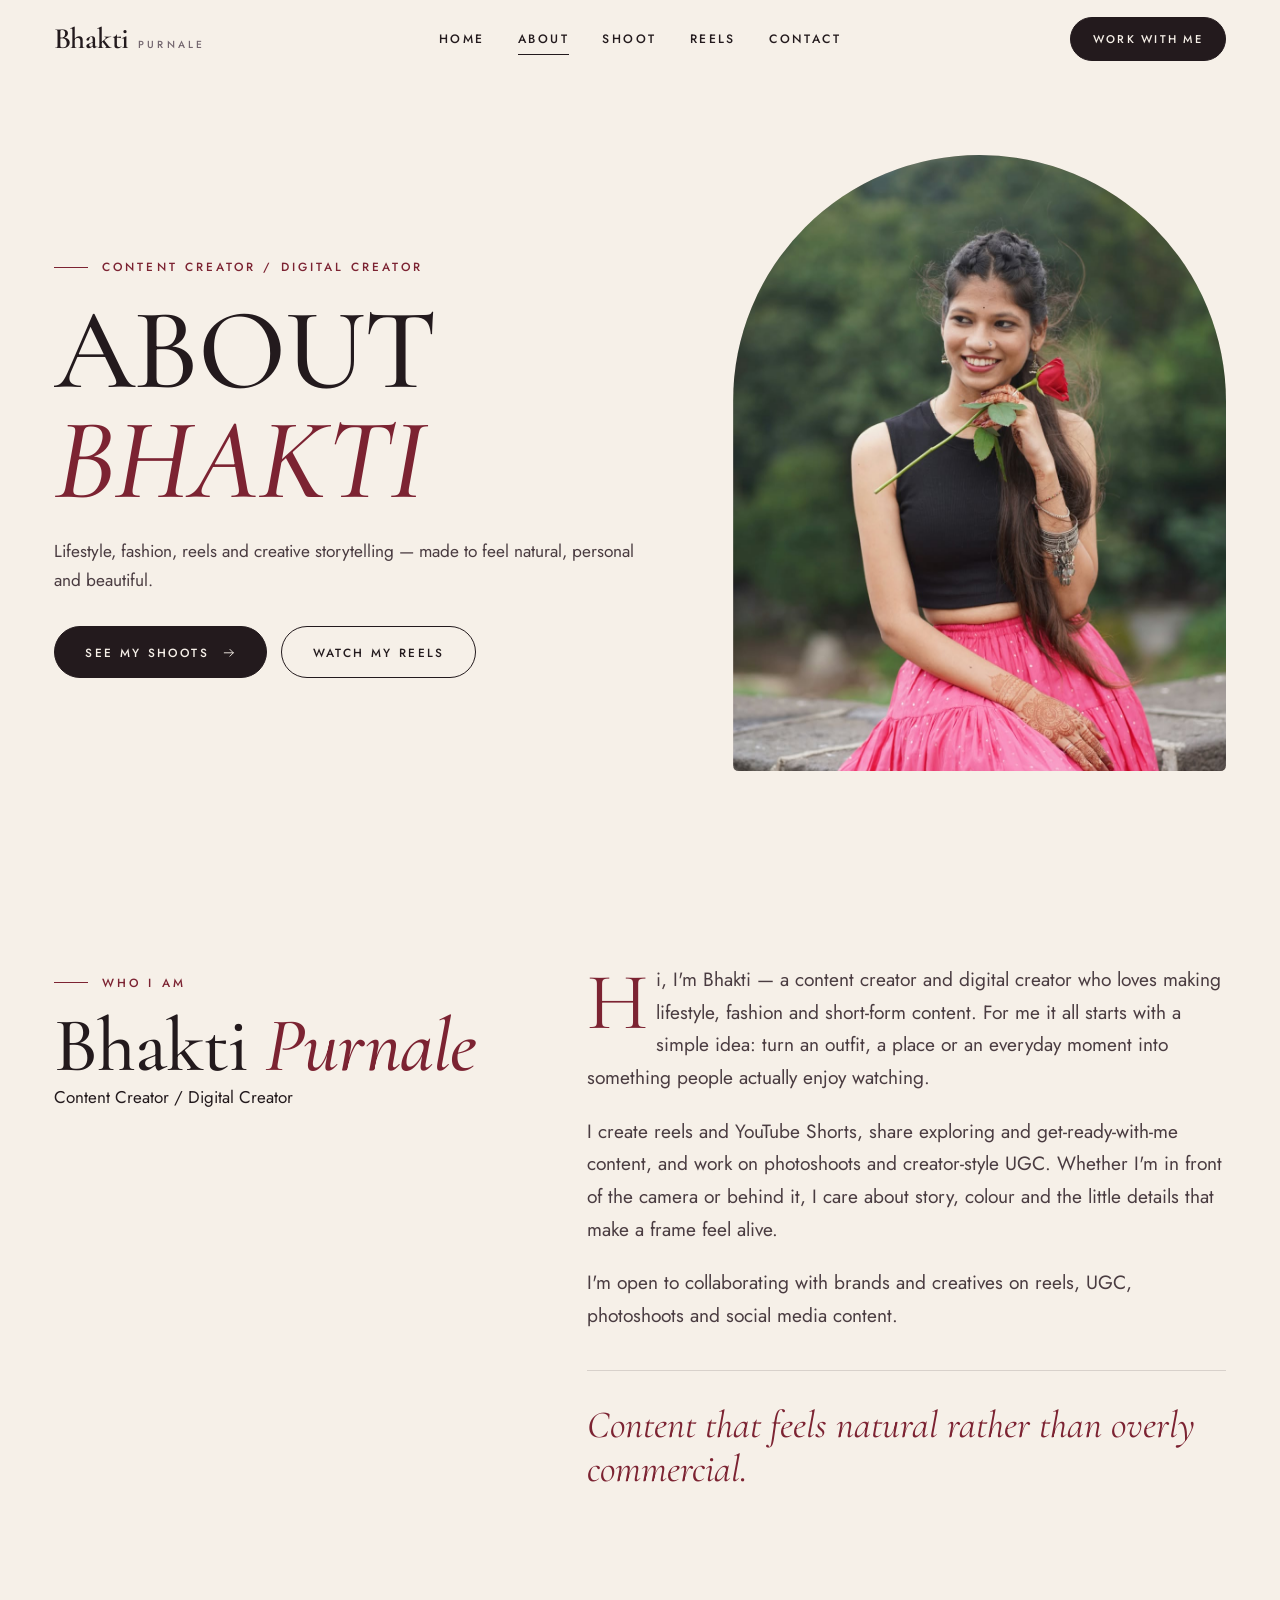
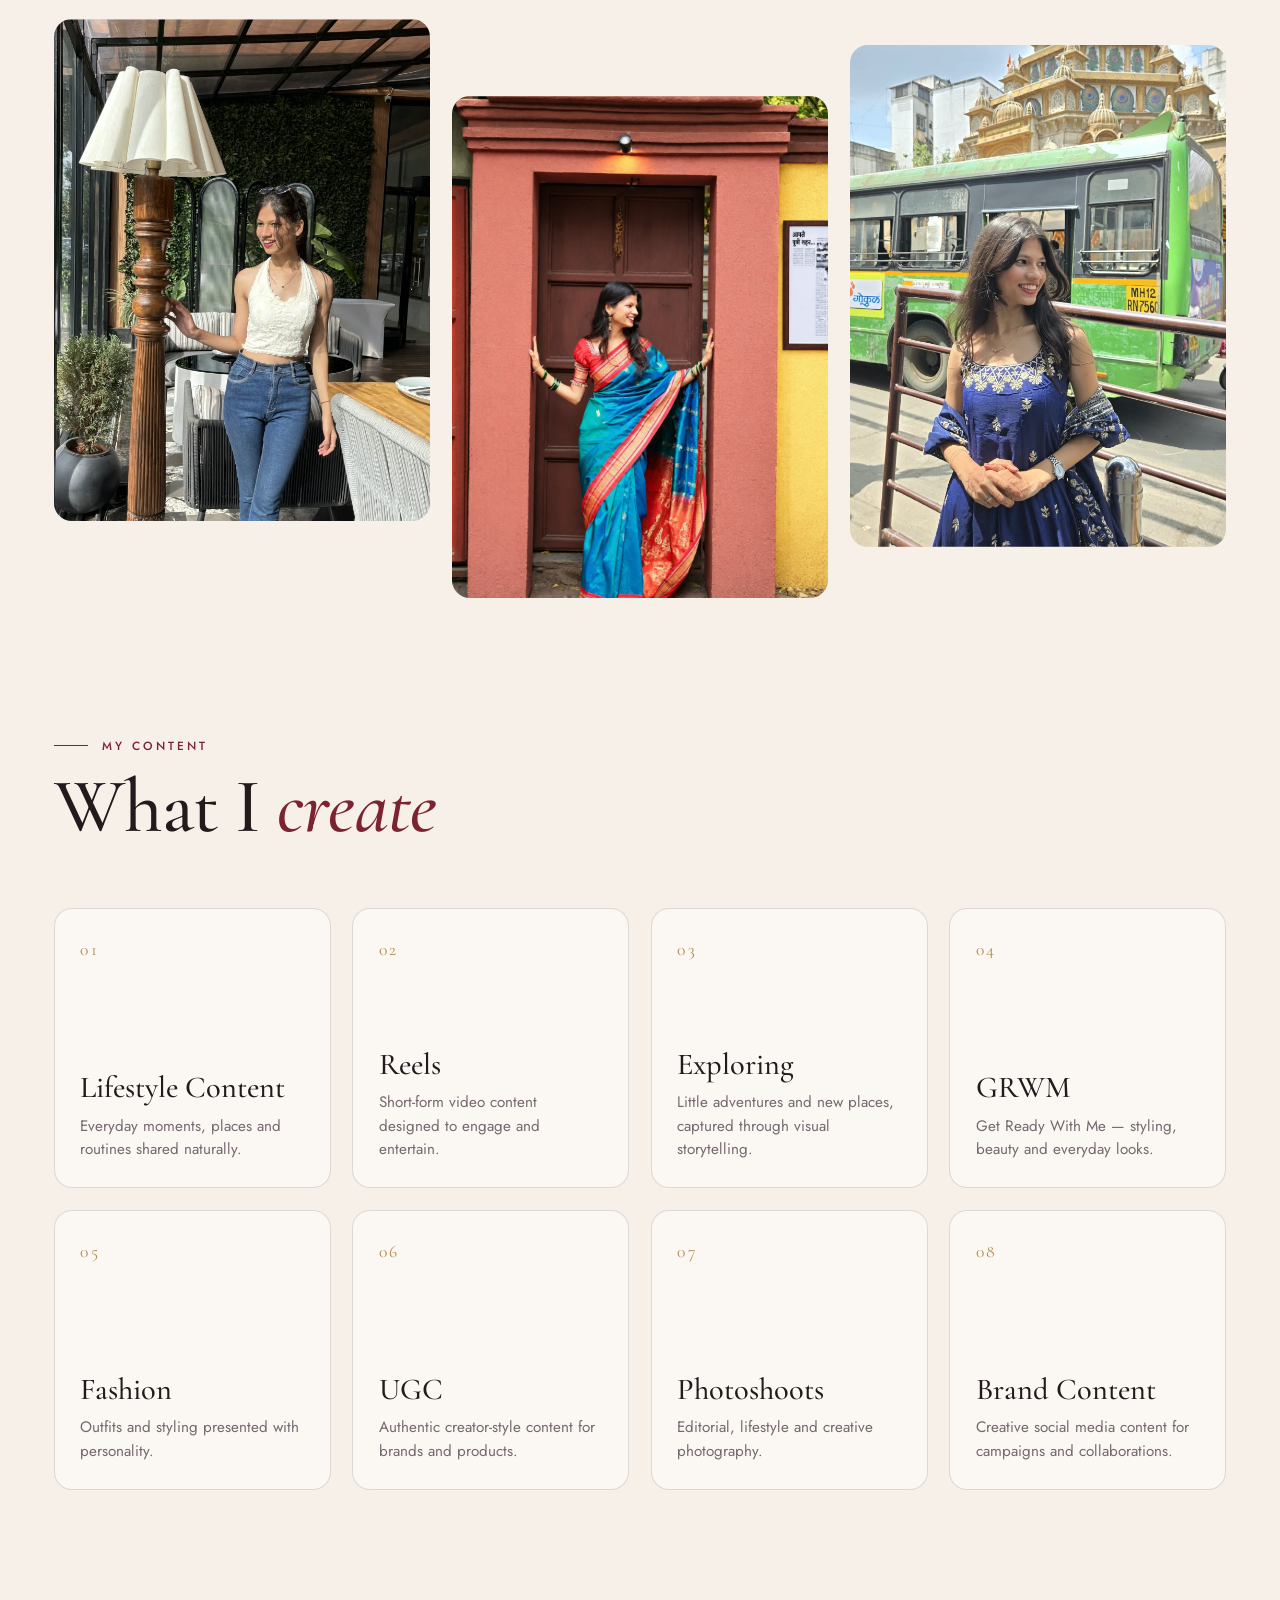
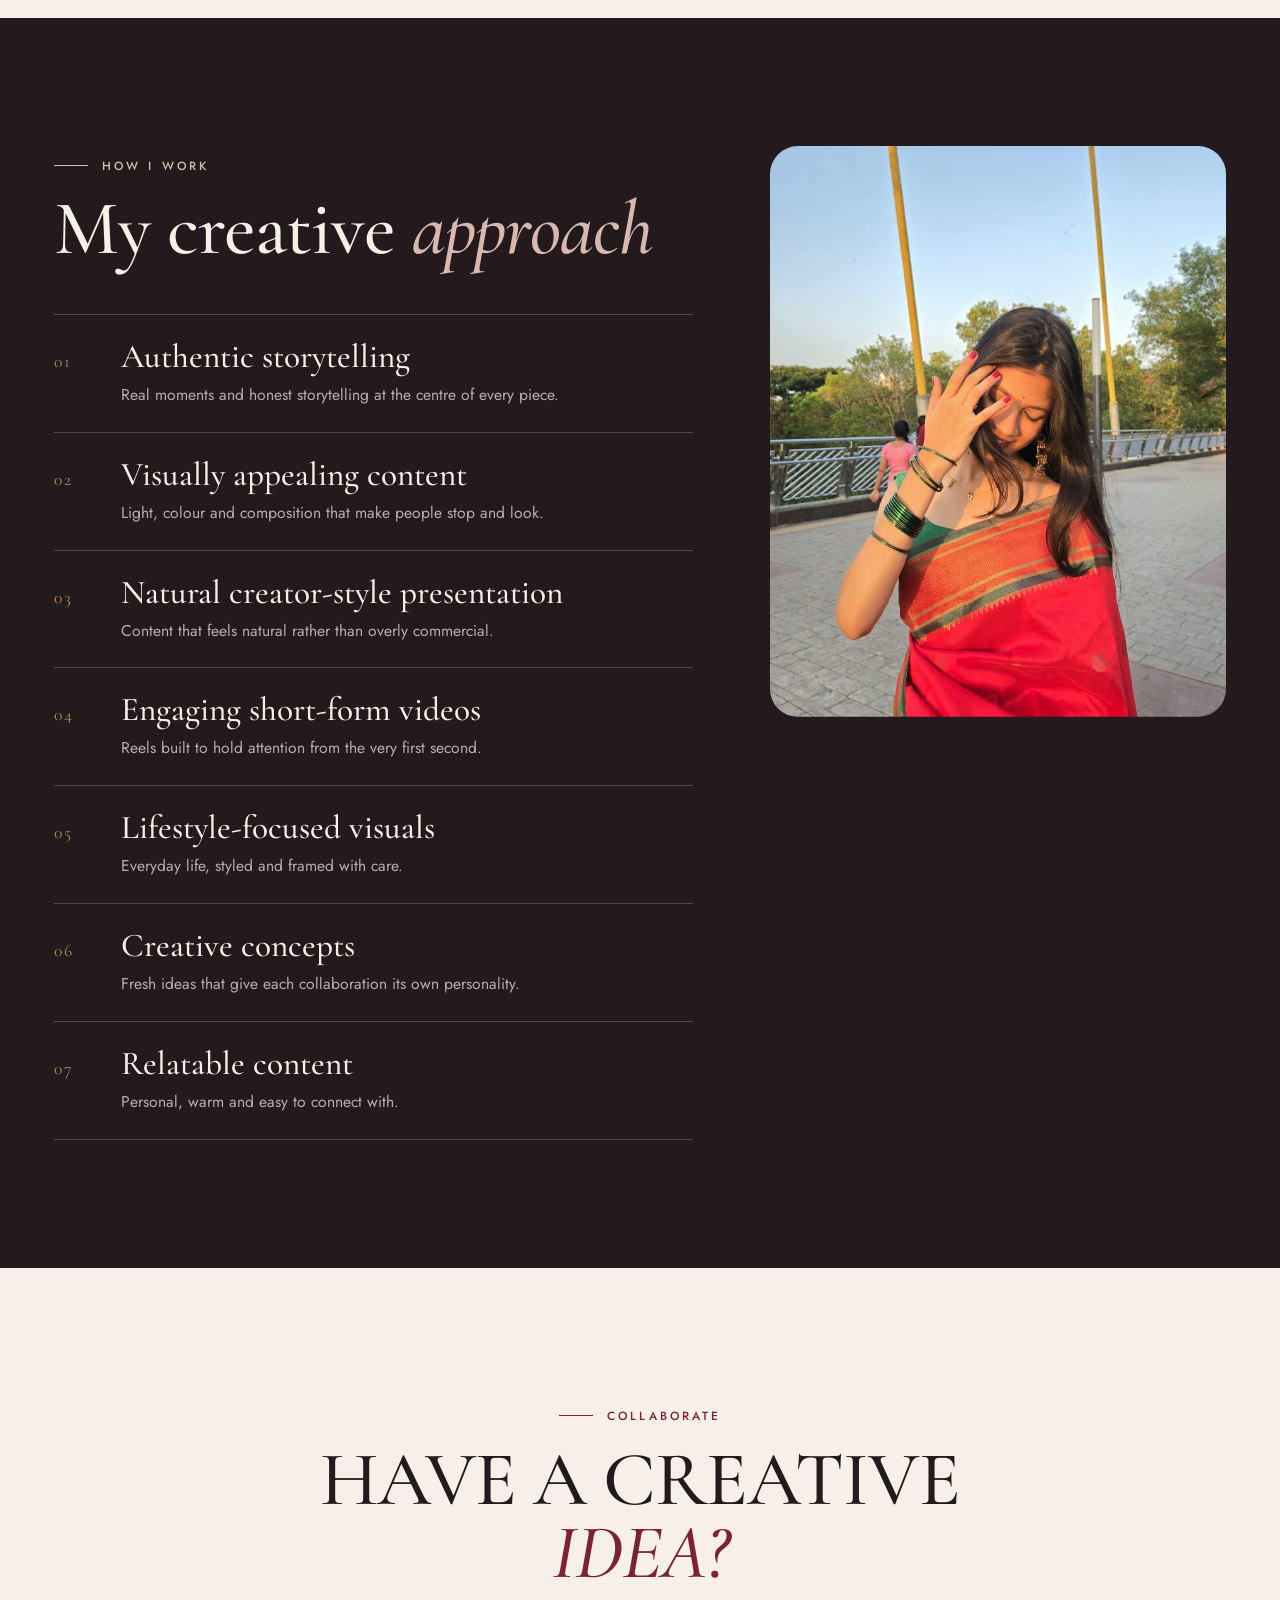
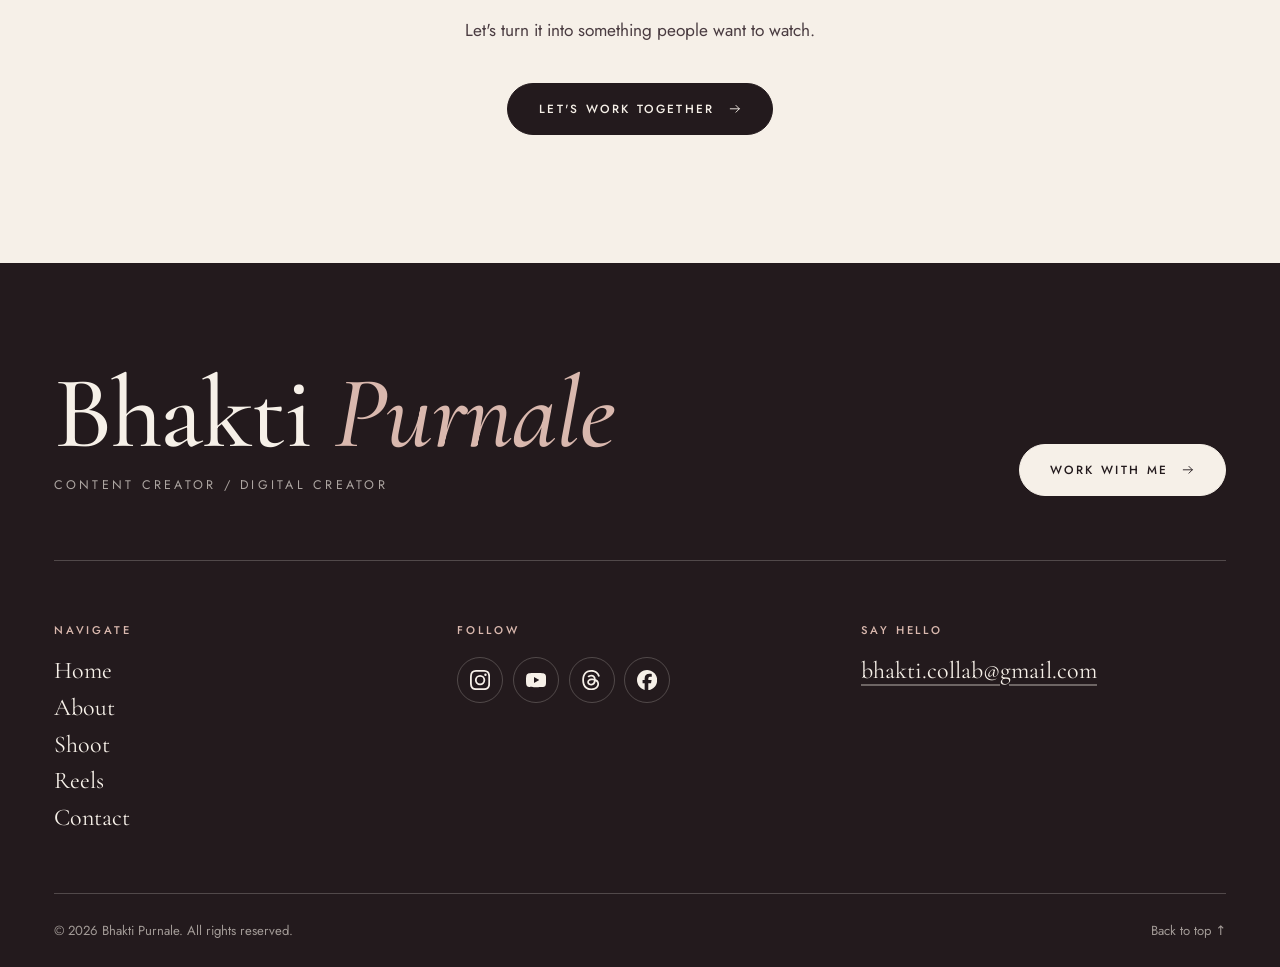
==== about.html @ 69d49c86 "added" ====
<!DOCTYPE html>
<html lang="en">
<head>
  <meta charset="utf-8">
  <meta name="viewport" content="width=device-width, initial-scale=1">
  <title>About Bhakti Purnale | Content Creator &amp; Digital Creator</title>
  <meta name="description" content="Meet Bhakti Purnale, a content creator and digital creator sharing lifestyle, fashion, reels, UGC and creative storytelling.">
  <meta name="theme-color" content="#f6f0e8">
  <meta property="og:type" content="website">
  <meta property="og:title" content="About Bhakti Purnale | Content Creator &amp; Digital Creator">
  <meta property="og:description" content="Meet Bhakti Purnale, a content creator and digital creator sharing lifestyle, fashion, reels, UGC and creative storytelling.">
  <link rel="icon" href="data:image/svg+xml,%3Csvg xmlns='http://www.w3.org/2000/svg' viewBox='0 0 64 64'%3E%3Ccircle cx='32' cy='32' r='32' fill='%237c2332'/%3E%3Ctext x='32' y='44' font-family='Georgia,serif' font-size='38' font-style='italic' text-anchor='middle' fill='%23f6f0e8'%3EB%3C/text%3E%3C/svg%3E">
  <link rel="preconnect" href="https://fonts.googleapis.com">
  <link rel="preconnect" href="https://fonts.gstatic.com" crossorigin>
  <link href="https://fonts.googleapis.com/css2?family=Cormorant+Garamond:ital,wght@0,400;0,500;0,600;1,400;1,500;1,600&family=Jost:wght@300;400;500;600&display=swap" rel="stylesheet">
  <link rel="stylesheet" href="style.css">
  <script>document.documentElement.classList.add("js");</script>
</head>
<body id="top">
<svg xmlns="http://www.w3.org/2000/svg" width="0" height="0" style="position:absolute" aria-hidden="true" focusable="false">
  <symbol id="i-instagram" viewBox="0 0 24 24"><path d="M12 2.16c3.2 0 3.58.01 4.85.07 3.25.15 4.77 1.69 4.92 4.92.06 1.27.07 1.65.07 4.85s-.01 3.58-.07 4.85c-.15 3.23-1.66 4.77-4.92 4.92-1.27.06-1.64.07-4.85.07s-3.58-.01-4.85-.07c-3.26-.15-4.77-1.7-4.92-4.92C2.17 15.58 2.16 15.2 2.16 12s.01-3.58.07-4.85C2.38 3.92 3.9 2.38 7.15 2.23 8.42 2.17 8.8 2.16 12 2.16zM12 0C8.74 0 8.33.01 7.05.07 2.7.27.27 2.69.07 7.05.01 8.33 0 8.74 0 12s.01 3.67.07 4.95c.2 4.36 2.62 6.78 6.98 6.98C8.33 23.99 8.74 24 12 24s3.67-.01 4.95-.07c4.35-.2 6.78-2.62 6.98-6.98.06-1.28.07-1.69.07-4.95s-.01-3.67-.07-4.95c-.2-4.35-2.62-6.78-6.98-6.98C15.67.01 15.26 0 12 0zm0 5.84a6.16 6.16 0 1 0 0 12.32 6.16 6.16 0 0 0 0-12.32zM12 16a4 4 0 1 1 0-8 4 4 0 0 1 0 8zm6.4-11.85a1.44 1.44 0 1 0 0 2.88 1.44 1.44 0 0 0 0-2.88z"/></symbol>
  <symbol id="i-youtube" viewBox="0 0 24 24"><path d="M23.5 6.19a3.02 3.02 0 0 0-2.12-2.14C19.5 3.55 12 3.55 12 3.55s-7.5 0-9.38.5A3.02 3.02 0 0 0 .5 6.19C0 8.07 0 12 0 12s0 3.93.5 5.81a3.02 3.02 0 0 0 2.12 2.14c1.87.5 9.38.5 9.38.5s7.5 0 9.38-.5a3.02 3.02 0 0 0 2.12-2.14C24 15.93 24 12 24 12s0-3.93-.5-5.81zM9.55 15.57V8.43L15.82 12l-6.27 3.57z"/></symbol>
  <symbol id="i-threads" viewBox="0 0 24 24"><path d="M12.19 24h-.01c-3.58-.02-6.33-1.2-8.18-3.51C2.35 18.44 1.5 15.59 1.47 12.01v-.02c.03-3.58.88-6.43 2.53-8.48C5.85 1.2 8.6.02 12.18 0h.02c2.75.02 5.04.73 6.83 2.1 1.68 1.29 2.86 3.13 3.51 5.47l-2.04.57c-1.1-3.96-3.9-5.98-8.3-6.02-2.91.02-5.11.94-6.54 2.72C4.31 6.5 3.62 8.91 3.59 12c.03 3.09.72 5.5 2.06 7.16 1.43 1.78 3.63 2.7 6.54 2.72 2.62-.02 4.36-.63 5.8-2.05 1.65-1.61 1.62-3.59 1.09-4.8-.31-.71-.87-1.3-1.63-1.75-.19 1.35-.62 2.45-1.28 3.27-.89 1.1-2.14 1.7-3.73 1.79-1.2.07-2.36-.22-3.26-.8-1.06-.69-1.69-1.74-1.75-2.96-.07-1.19.41-2.29 1.33-3.08.88-.76 2.12-1.21 3.58-1.29a13.85 13.85 0 0 1 3.02.14c-.13-.74-.38-1.33-.75-1.76-.51-.59-1.31-.88-2.36-.89h-.03c-.84 0-1.99.23-2.72 1.32L7.73 7.85c.98-1.45 2.57-2.26 4.48-2.26h.04c3.19.02 5.1 1.98 5.29 5.39.11.05.22.09.32.14 1.49.7 2.58 1.76 3.15 3.07.8 1.82.87 4.79-1.55 7.16-1.85 1.81-4.09 2.63-7.28 2.65zm1-11.69c-.24 0-.49.01-.74.02-1.84.1-2.98.95-2.92 2.14.07 1.26 1.45 1.84 2.78 1.77 1.22-.07 2.82-.54 3.09-3.71-.7-.15-1.45-.22-2.21-.22z"/></symbol>
  <symbol id="i-facebook" viewBox="0 0 24 24"><path d="M9.1 23.69v-7.98H6.63v-3.67H9.1v-1.58c0-4.09 1.85-5.98 5.86-5.98.4 0 .96.04 1.47.1.38.05.76.12 1.14.2v3.32a8.6 8.6 0 0 0-.65-.04 27 27 0 0 0-.73-.01c-.71 0-1.26.1-1.68.31-.28.15-.5.36-.68.62-.26.42-.37 1-.37 1.75v1.3h3.92l-.39 2.1-.28 1.57h-3.25v8.25C19.4 23.24 24 18.18 24 12.04c0-6.63-5.37-12-12-12s-12 5.37-12 12c0 5.63 3.87 10.35 9.1 11.65z"/></symbol>
  <symbol id="i-mail" viewBox="0 0 24 24" fill="none" stroke="currentColor" stroke-width="1.6" stroke-linecap="round" stroke-linejoin="round"><rect x="3" y="5" width="18" height="14" rx="2.5"/><path d="m4 7.5 8 6 8-6"/></symbol>
  <symbol id="i-arrow" viewBox="0 0 24 24" fill="none" stroke="currentColor" stroke-width="1.6" stroke-linecap="round" stroke-linejoin="round"><path d="M4 12h16M14 6l6 6-6 6"/></symbol>
  <symbol id="i-play" viewBox="0 0 24 24"><path d="M7.5 4.9v14.2a1 1 0 0 0 1.52.86l11.4-7.1a1 1 0 0 0 0-1.72L9.02 4.04A1 1 0 0 0 7.5 4.9z"/></symbol>
</svg>
<a class="skip-link" href="#main">Skip to content</a>
<header class="site-header" data-header>
  <div class="container header-inner">
    <a class="brand" href="index.html" aria-label="Bhakti Purnale — home"><span class="brand-main">Bhakti</span><span class="brand-sub">Purnale</span></a>
    <nav class="primary-nav" aria-label="Primary">
      <ul>
        <li><a class="nav-link" href="index.html">Home</a></li>
        <li><a class="nav-link" href="about.html" aria-current="page">About</a></li>
        <li><a class="nav-link" href="shoot.html">Shoot</a></li>
        <li><a class="nav-link" href="reels.html">Reels</a></li>
        <li><a class="nav-link" href="contact.html">Contact</a></li>
      </ul>
    </nav>
    <a class="btn btn--sm header-cta" href="contact.html">Work with me</a>
    <button class="menu-toggle" type="button" aria-expanded="false" aria-controls="mobile-menu" aria-label="Open menu"><span></span><span></span></button>
  </div>
</header>

<div class="mobile-menu" id="mobile-menu">
  <nav aria-label="Mobile">
    <ul>
      <li><a class="mobile-link" style="--i:0" href="index.html">Home<small>01</small></a></li>
      <li><a class="mobile-link" style="--i:1" href="about.html" aria-current="page">About<small>02</small></a></li>
      <li><a class="mobile-link" style="--i:2" href="shoot.html">Shoot<small>03</small></a></li>
      <li><a class="mobile-link" style="--i:3" href="reels.html">Reels<small>04</small></a></li>
      <li><a class="mobile-link" style="--i:4" href="contact.html">Contact<small>05</small></a></li>
    </ul>
  </nav>
  <div class="mobile-foot">
    <a class="btn btn--light" href="contact.html">Work with me <svg class="icon icon-arrow" aria-hidden="true" focusable="false"><use href="#i-arrow"/></svg></a>
    <ul class="socials socials--light"><li><a class="social-link" href="https://www.instagram.com/bhaktiii10" target="_blank" rel="noopener noreferrer" aria-label="Instagram"><svg class="icon icon-instagram" aria-hidden="true" focusable="false"><use href="#i-instagram"/></svg></a></li><li><a class="social-link" href="https://www.youtube.com/@the-bhaktiiiii" target="_blank" rel="noopener noreferrer" aria-label="YouTube"><svg class="icon icon-youtube" aria-hidden="true" focusable="false"><use href="#i-youtube"/></svg></a></li><li><a class="social-link" href="https://www.threads.com/@bhaktiii10" target="_blank" rel="noopener noreferrer" aria-label="Threads"><svg class="icon icon-threads" aria-hidden="true" focusable="false"><use href="#i-threads"/></svg></a></li><li><a class="social-link" href="https://www.facebook.com/people/Bhakti-Purnale/pfbid0s8ukpP8RiCdau4w9GanZ25RQ9Bxs54rL2fMCkhPE2TkKNFqAJsdMbqvv6RXzojAal/" target="_blank" rel="noopener noreferrer" aria-label="Facebook"><svg class="icon icon-facebook" aria-hidden="true" focusable="false"><use href="#i-facebook"/></svg></a></li></ul>
    <a class="mobile-mail" href="mailto:bhakti.collab@gmail.com">bhakti.collab@gmail.com</a>
  </div>
</div>

<main id="main">
<!-- HERO -->
<section class="page-hero" aria-labelledby="about-title">
  <div class="container split-hero">
    <div>
      <p class="eyebrow reveal">Content Creator / Digital Creator</p>
      <h1 class="display h-xl caps reveal-lines" id="about-title"><span class="line"><span>About</span></span><span class="line"><span><em>Bhakti</em></span></span></h1>
      <p class="lead reveal" style="--delay:.25s">Lifestyle, fashion, reels and creative storytelling — made to feel natural, personal and beautiful.</p>
      <div class="btn-row reveal" style="--delay:.35s" >
        <a class="btn" href="shoot.html">See my shoots <svg class="icon icon-arrow" aria-hidden="true" focusable="false"><use href="#i-arrow"/></svg></a>
        <a class="btn btn--ghost" href="reels.html">Watch my reels</a>
      </div>
    </div>
    <figure class="frame frame--arch reveal-img">
      <img src="img/shivajipool1.jpeg" alt="Bhakti in a black top and pink skirt, holding a red rose and smiling" style="object-position:50% 25%" width="1080" height="1616" fetchpriority="high" decoding="async">
    </figure>
  </div>
</section>

<!-- WHO I AM -->
<section class="section" aria-labelledby="who-title">
  <div class="container who-grid">
    <div>
      <p class="eyebrow reveal">Who I am</p>
      <h2 class="display h-lg reveal" id="who-title" style="margin-top:1.1rem">Bhakti <em>Purnale</em></h2>
      <p class="role reveal">Content Creator / Digital Creator</p>
    </div>
    <div class="who-copy">
      <div class="prose reveal">
        <p>Hi, I'm Bhakti — a content creator and digital creator who loves making lifestyle, fashion and short-form content. For me it all starts with a simple idea: turn an outfit, a place or an everyday moment into something people actually enjoy watching.</p>
        <p>I create reels and YouTube Shorts, share exploring and get-ready-with-me content, and work on photoshoots and creator-style UGC. Whether I'm in front of the camera or behind it, I care about story, colour and the little details that make a frame feel alive.</p>
        <p>I'm open to collaborating with brands and creatives on reels, UGC, photoshoots and social media content.</p>
      </div>
      <blockquote class="pull-quote reveal">Content that feels natural rather than overly commercial.</blockquote>
    </div>
  </div>
</section>

<div class="container">
  <div class="about-strip">
    <figure class="frame reveal-img"><img src="img/lonavala.jpeg" alt="Bhakti in a white halter top and jeans, standing beside a tall wooden lamp in a sunlit lounge" style="object-position:50% 40%" width="720" height="1280" loading="lazy" decoding="async"></figure>
    <figure class="frame reveal-img" style="--delay:.12s"><img src="img/ganpatiimg3.jpeg.jpeg" alt="Bhakti standing in a doorway in a blue and red silk saree" width="1024" height="1536" loading="lazy" decoding="async"></figure>
    <figure class="frame reveal-img" style="--delay:.24s"><img src="img/bday.jpeg" alt="Bhakti in a navy embroidered suit, smiling beside a golden temple and a green city bus" style="object-position:50% 60%" width="720" height="1280" loading="lazy" decoding="async"></figure>
  </div>
</div>

<!-- WHAT I CREATE -->
<section class="section" aria-labelledby="content-title">
  <div class="container">
    <div class="section-head">
      <div>
        <p class="eyebrow reveal">My content</p>
        <h2 class="display h-lg reveal" id="content-title">What I <em>create</em></h2>
      </div>
    </div>
    <div class="content-grid">
      <article class="content-card reveal"><span class="num">01</span><div><h3>Lifestyle Content</h3><p>Everyday moments, places and routines shared naturally.</p></div></article>
      <article class="content-card reveal" style="--delay:.08s"><span class="num">02</span><div><h3>Reels</h3><p>Short-form video content designed to engage and entertain.</p></div></article>
      <article class="content-card reveal" style="--delay:.16s"><span class="num">03</span><div><h3>Exploring</h3><p>Little adventures and new places, captured through visual storytelling.</p></div></article>
      <article class="content-card reveal" style="--delay:.24s"><span class="num">04</span><div><h3>GRWM</h3><p>Get Ready With Me — styling, beauty and everyday looks.</p></div></article>
      <article class="content-card reveal"><span class="num">05</span><div><h3>Fashion</h3><p>Outfits and styling presented with personality.</p></div></article>
      <article class="content-card reveal" style="--delay:.08s"><span class="num">06</span><div><h3>UGC</h3><p>Authentic creator-style content for brands and products.</p></div></article>
      <article class="content-card reveal" style="--delay:.16s"><span class="num">07</span><div><h3>Photoshoots</h3><p>Editorial, lifestyle and creative photography.</p></div></article>
      <article class="content-card reveal" style="--delay:.24s"><span class="num">08</span><div><h3>Brand Content</h3><p>Creative social media content for campaigns and collaborations.</p></div></article>
    </div>
  </div>
</section>

<!-- CREATIVE APPROACH -->
<section class="section section--dark" aria-labelledby="approach-title">
  <div class="container approach-grid">
    <div>
      <p class="eyebrow reveal">How I work</p>
      <h2 class="display h-lg reveal" id="approach-title" style="margin:1.1rem 0 clamp(28px,4vw,48px)">My creative <em>approach</em></h2>
      <div class="approach-list">
        <div class="approach-item reveal"><h3>Authentic storytelling</h3><p>Real moments and honest storytelling at the centre of every piece.</p></div>
        <div class="approach-item reveal"><h3>Visually appealing content</h3><p>Light, colour and composition that make people stop and look.</p></div>
        <div class="approach-item reveal"><h3>Natural creator-style presentation</h3><p>Content that feels natural rather than overly commercial.</p></div>
        <div class="approach-item reveal"><h3>Engaging short-form videos</h3><p>Reels built to hold attention from the very first second.</p></div>
        <div class="approach-item reveal"><h3>Lifestyle-focused visuals</h3><p>Everyday life, styled and framed with care.</p></div>
        <div class="approach-item reveal"><h3>Creative concepts</h3><p>Fresh ideas that give each collaboration its own personality.</p></div>
        <div class="approach-item reveal"><h3>Relatable content</h3><p>Personal, warm and easy to connect with.</p></div>
      </div>
    </div>
    <figure class="approach-visual reveal-img">
      <img src="img/redsaree.jpeg" alt="Bhakti in a red saree with green bangles, her hand raised to her face on a pedestrian bridge" width="720" height="1280" loading="lazy" decoding="async">
    </figure>
  </div>
</section>

<!-- CTA -->
<section class="section cta" aria-labelledby="cta-title">
  <div class="container">
    <p class="eyebrow reveal">Collaborate</p>
    <h2 class="display h-lg caps reveal-lines" id="cta-title"><span class="line"><span>Have a creative</span></span><span class="line"><span><em>idea?</em></span></span></h2>
    <p class="lead reveal">Let's turn it into something people want to watch.</p>
    <div class="btn-row reveal">
      <a class="btn" href="contact.html">Let's work together <svg class="icon icon-arrow" aria-hidden="true" focusable="false"><use href="#i-arrow"/></svg></a>
    </div>
  </div>
</section>

</main>

<footer class="site-footer">
  <div class="container">
    <div class="footer-top">
      <div>
        <p class="footer-name display">Bhakti <em>Purnale</em></p>
        <p class="footer-role">Content Creator / Digital Creator</p>
      </div>
      <a class="btn btn--light" href="contact.html">Work with me <svg class="icon icon-arrow" aria-hidden="true" focusable="false"><use href="#i-arrow"/></svg></a>
    </div>
    <div class="footer-grid">
      <nav aria-label="Footer">
        <h4>Navigate</h4>
        <div class="footer-nav">
          <a href="index.html">Home</a>
          <a href="about.html">About</a>
          <a href="shoot.html">Shoot</a>
          <a href="reels.html">Reels</a>
          <a href="contact.html">Contact</a>
        </div>
      </nav>
      <div>
        <h4>Follow</h4>
        <ul class="socials socials--light"><li><a class="social-link" href="https://www.instagram.com/bhaktiii10" target="_blank" rel="noopener noreferrer" aria-label="Instagram"><svg class="icon icon-instagram" aria-hidden="true" focusable="false"><use href="#i-instagram"/></svg></a></li><li><a class="social-link" href="https://www.youtube.com/@the-bhaktiiiii" target="_blank" rel="noopener noreferrer" aria-label="YouTube"><svg class="icon icon-youtube" aria-hidden="true" focusable="false"><use href="#i-youtube"/></svg></a></li><li><a class="social-link" href="https://www.threads.com/@bhaktiii10" target="_blank" rel="noopener noreferrer" aria-label="Threads"><svg class="icon icon-threads" aria-hidden="true" focusable="false"><use href="#i-threads"/></svg></a></li><li><a class="social-link" href="https://www.facebook.com/people/Bhakti-Purnale/pfbid0s8ukpP8RiCdau4w9GanZ25RQ9Bxs54rL2fMCkhPE2TkKNFqAJsdMbqvv6RXzojAal/" target="_blank" rel="noopener noreferrer" aria-label="Facebook"><svg class="icon icon-facebook" aria-hidden="true" focusable="false"><use href="#i-facebook"/></svg></a></li></ul>
      </div>
      <div>
        <h4>Say hello</h4>
        <a class="footer-mail" href="mailto:bhakti.collab@gmail.com">bhakti.collab@gmail.com</a>
      </div>
    </div>
    <div class="footer-bottom">
      <p>&copy; <span data-year>2026</span> Bhakti Purnale. All rights reserved.</p>
      <a href="#top">Back to top &uarr;</a>
    </div>
  </div>
</footer>

<script src="script.js" defer></script>
</body>
</html>
---- style.css ----
/* ==========================================================================
   Bhakti Purnale — Content Creator Portfolio
   Shared stylesheet for all pages.

   0. Tokens          5. Reveal & motion     10. Shoot
   1. Base            6. Home                11. About
   2. Layout          7. Cards & grids       12. Contact
   3. Buttons & icons 8. Page heroes         13. Footer
   4. Header & menu   9. Reels               14. Responsive
   ========================================================================== */

/* 0. TOKENS ---------------------------------------------------------------- */
:root {
  --ivory: #f6f0e8;
  --paper: #fbf8f3;
  --blush: #ebdcd3;
  --rose: #d9b8ae;
  --ink: #231a1d;
  --ink-soft: #4a3c41;
  --muted: #756870;
  --claret: #7c2332;
  --claret-deep: #5c1824;
  --gold: #b38b52;
  --line: rgba(35, 26, 29, 0.14);
  --line-light: rgba(246, 240, 232, 0.22);

  --f-display: "Cormorant Garamond", "Cormorant", Georgia, "Times New Roman", serif;
  --f-body: "Jost", system-ui, -apple-system, "Segoe UI", Roboto, sans-serif;

  --gutter: clamp(20px, 4.2vw, 64px);
  --maxw: 1360px;
  --header-h: 78px;
  --section: clamp(72px, 10vw, 150px);
  --gap: clamp(14px, 1.7vw, 24px);

  --r-lg: 28px;
  --r-md: 18px;
  --ease: cubic-bezier(0.22, 0.8, 0.24, 1);
}

/* 1. BASE ------------------------------------------------------------------ */
*,
*::before,
*::after { box-sizing: border-box; }

html {
  scroll-behavior: smooth;
  scroll-padding-top: calc(var(--header-h) + 16px);
  -webkit-text-size-adjust: 100%;
}

body {
  margin: 0;
  background: var(--ivory);
  color: var(--ink);
  font-family: var(--f-body);
  font-size: 1.0625rem;
  line-height: 1.65;
  overflow-x: clip;
  -webkit-font-smoothing: antialiased;
  text-rendering: optimizeLegibility;
  animation: page-in 0.8s var(--ease) backwards;
}
body.is-leaving { opacity: 0; transition: opacity 0.28s ease; }
body.menu-open { overflow: hidden; }

@keyframes page-in { from { opacity: 0; } }

img, svg, video { display: block; max-width: 100%; }
a { color: inherit; text-decoration: none; }
ul { list-style: none; margin: 0; padding: 0; }
h1, h2, h3, h4, p, figure, blockquote { margin: 0; }
button { font: inherit; color: inherit; background: none; border: 0; padding: 0; cursor: pointer; }
input, select, textarea { font: inherit; color: inherit; }
[hidden] { display: none !important; }

:focus-visible { outline: 2px solid var(--claret); outline-offset: 3px; border-radius: 4px; }
::selection { background: var(--claret); color: var(--ivory); }

.skip-link {
  position: absolute; left: -999px; top: 0; z-index: 300;
  background: var(--ink); color: var(--ivory); padding: 0.8rem 1.2rem;
}
.skip-link:focus { left: 12px; top: 12px; }

/* 2. LAYOUT ---------------------------------------------------------------- */
.container {
  width: 100%;
  max-width: var(--maxw);
  margin-inline: auto;
  padding-inline: var(--gutter);
}
.section { padding-block: var(--section); }
.section--blush { background: var(--blush); }
.section--dark { background: var(--ink); color: var(--ivory); }
.section--dark .eyebrow { color: var(--rose); }

.section-head {
  display: flex; flex-wrap: wrap; align-items: flex-end; justify-content: space-between;
  gap: 1.5rem 3rem; margin-bottom: clamp(32px, 5vw, 64px);
}
.section-head .display { margin-top: 1rem; }

/* Typography */
.display {
  font-family: var(--f-display);
  font-weight: 500;
  line-height: 0.95;
  letter-spacing: -0.012em;
  text-wrap: balance;
}
.display em { font-style: italic; color: var(--claret); }
.section--dark .display em { color: var(--rose); }
.h-xl { font-size: clamp(3.4rem, 9vw, 8rem); }
.h-lg { font-size: clamp(2.6rem, 6vw, 5.2rem); }
.h-md { font-size: clamp(2rem, 3.6vw, 3.2rem); }
.caps { text-transform: uppercase; }

.eyebrow {
  display: inline-flex; align-items: center; gap: 0.9rem;
  font-size: 0.74rem; font-weight: 500; letter-spacing: 0.26em; text-transform: uppercase;
  color: var(--claret);
}
.eyebrow::before { content: ""; width: 34px; height: 1px; background: currentColor; }

.lead { font-size: clamp(1.05rem, 1.35vw, 1.22rem); color: var(--ink-soft); max-width: 34em; }
.section--dark .lead { color: rgba(246, 240, 232, 0.78); }
.prose p + p { margin-top: 1.1em; }
.prose { color: var(--ink-soft); }

/* 3. BUTTONS, LINKS & ICONS ------------------------------------------------ */
.icon { width: 1.2em; height: 1.2em; fill: currentColor; flex: none; }
.icon-arrow { width: 1.15em; height: 1.15em; }

.btn {
  --bg: var(--ink); --fg: var(--ivory); --bd: var(--ink);
  position: relative; isolation: isolate; overflow: hidden;
  display: inline-flex; align-items: center; justify-content: center; gap: 0.8rem;
  min-height: 52px; padding: 0.9rem 1.9rem;
  border: 1px solid var(--bd); border-radius: 999px;
  background: var(--bg); color: var(--fg);
  font-size: 0.74rem; font-weight: 500; letter-spacing: 0.2em; text-transform: uppercase;
  white-space: nowrap;
  transition: color 0.5s var(--ease), border-color 0.5s var(--ease), transform 0.5s var(--ease);
}
.btn::before {
  content: ""; position: absolute; inset: 0; z-index: -1; border-radius: inherit;
  background: var(--claret); transform: translateY(101%);
  transition: transform 0.55s var(--ease);
}
.btn:hover { color: var(--ivory); border-color: var(--claret); }
.btn:hover::before { transform: none; }
.btn:active { transform: scale(0.98); }
.btn .icon { transition: transform 0.5s var(--ease); }
.btn:hover .icon-arrow { transform: translateX(5px); }

.btn--ghost { --bg: transparent; --fg: var(--ink); }
.btn--light { --bg: var(--ivory); --fg: var(--ink); --bd: var(--ivory); }
.btn--ghost-light { --bg: transparent; --fg: var(--ivory); --bd: rgba(246, 240, 232, 0.45); }
.btn--sm { min-height: 44px; padding: 0.65rem 1.4rem; font-size: 0.7rem; }
.btn-row { display: flex; flex-wrap: wrap; gap: 0.9rem; }

.socials { display: flex; flex-wrap: wrap; gap: 0.6rem; }
.social-link {
  display: grid; place-items: center; width: 46px; height: 46px;
  border: 1px solid var(--line); border-radius: 50%; font-size: 1.05rem;
  transition: background-color 0.4s var(--ease), color 0.4s var(--ease), border-color 0.4s var(--ease), transform 0.5s var(--ease);
}
.social-link:hover { background: var(--ink); color: var(--ivory); border-color: var(--ink); transform: translateY(-4px); }
.socials--light .social-link { border-color: var(--line-light); }
.socials--light .social-link:hover { background: var(--ivory); color: var(--ink); border-color: var(--ivory); }

.chips { display: flex; flex-wrap: wrap; gap: 0.55rem; }
.chip {
  padding: 0.42rem 1rem; border: 1px solid var(--line); border-radius: 999px;
  font-size: 0.72rem; letter-spacing: 0.16em; text-transform: uppercase; color: var(--ink-soft);
}

/* 4. HEADER & MOBILE MENU -------------------------------------------------- */
.site-header {
  position: sticky; top: 0; z-index: 100; height: var(--header-h);
  transition: background-color 0.4s ease, box-shadow 0.4s ease, color 0.4s ease;
}
.site-header.is-scrolled {
  background: rgba(246, 240, 232, 0.86);
  -webkit-backdrop-filter: blur(14px) saturate(1.2); backdrop-filter: blur(14px) saturate(1.2);
  box-shadow: 0 1px 0 var(--line);
}
.header-inner { height: 100%; display: grid; grid-template-columns: 1fr auto 1fr; align-items: center; gap: 1.5rem; }

.brand { display: inline-flex; align-items: baseline; gap: 0.55rem; justify-self: start; line-height: 1; }
.brand-main { font-family: var(--f-display); font-size: 1.85rem; font-weight: 600; letter-spacing: -0.01em; }
.brand-sub { font-size: 0.64rem; font-weight: 500; letter-spacing: 0.32em; text-transform: uppercase; color: var(--muted); }

.primary-nav ul { display: flex; gap: clamp(1.2rem, 2.6vw, 2.6rem); }
.nav-link {
  position: relative; display: inline-block; padding: 0.5rem 0;
  font-size: 0.76rem; font-weight: 500; letter-spacing: 0.2em; text-transform: uppercase;
}
.nav-link::after {
  content: ""; position: absolute; left: 0; right: 0; bottom: 0.1rem; height: 1px; background: currentColor;
  transform: scaleX(0); transform-origin: right; transition: transform 0.5s var(--ease);
}
.nav-link:hover::after, .nav-link[aria-current="page"]::after { transform: scaleX(1); transform-origin: left; }
.header-cta { justify-self: end; }

.menu-toggle {
  display: none; position: relative; justify-self: end; width: 48px; height: 48px;
  border: 1px solid var(--line); border-radius: 50%;
}
.menu-toggle span {
  position: absolute; left: 14px; right: 14px; height: 1.5px; background: currentColor;
  transition: transform 0.55s var(--ease), top 0.55s var(--ease);
}
.menu-toggle span:nth-child(1) { top: 19px; }
.menu-toggle span:nth-child(2) { top: 27px; }
.menu-open .menu-toggle { border-color: var(--line-light); }
.menu-open .menu-toggle span:nth-child(1) { top: 23px; transform: rotate(45deg); }
.menu-open .menu-toggle span:nth-child(2) { top: 23px; transform: rotate(-45deg); }
.menu-open .site-header { color: var(--ivory); background: transparent; box-shadow: none; -webkit-backdrop-filter: none; backdrop-filter: none; }
.menu-open .brand-sub { color: rgba(246, 240, 232, 0.7); }

.mobile-menu {
  position: fixed; inset: 0; z-index: 90;
  display: flex; flex-direction: column; justify-content: space-between; gap: 2rem;
  padding: calc(var(--header-h) + 1.5rem) var(--gutter) 2rem;
  background: var(--ink); color: var(--ivory); overflow-y: auto;
  clip-path: circle(0% at calc(100% - 44px) 40px); visibility: hidden;
  transition: clip-path 0.85s var(--ease), visibility 0s linear 0.85s;
}
.menu-open .mobile-menu { clip-path: circle(150% at calc(100% - 44px) 40px); visibility: visible; transition: clip-path 0.85s var(--ease), visibility 0s; }
.mobile-menu nav li { overflow: hidden; border-bottom: 1px solid var(--line-light); }
.mobile-link {
  display: flex; align-items: baseline; justify-content: space-between; gap: 1rem;
  padding: 0.55rem 0; font-family: var(--f-display); font-size: clamp(2.5rem, 12vw, 3.8rem); line-height: 1.1;
  transform: translateY(110%); transition: transform 0.9s var(--ease);
}
.mobile-link small { font-family: var(--f-body); font-size: 0.7rem; letter-spacing: 0.2em; color: var(--rose); }
.mobile-link[aria-current="page"] { font-style: italic; color: var(--rose); }
.menu-open .mobile-link { transform: none; transition-delay: calc(0.18s + var(--i, 0) * 0.07s); }
.mobile-foot { display: grid; gap: 1.4rem; opacity: 0; transform: translateY(16px); transition: opacity 0.6s ease, transform 0.6s var(--ease); }
.menu-open .mobile-foot { opacity: 1; transform: none; transition-delay: 0.55s; }
.mobile-foot .btn { width: 100%; }
.mobile-mail { font-size: 0.95rem; color: rgba(246, 240, 232, 0.8); text-decoration: underline; text-underline-offset: 4px; }

/* 5. REVEAL & MOTION (only active when JS is running) ----------------------- */
.js .reveal {
  opacity: 0; transform: translateY(30px);
  transition: opacity 1s var(--ease), transform 1s var(--ease); transition-delay: var(--delay, 0s);
}
.js .reveal.is-visible { opacity: 1; transform: none; }

/* the wrapper stays unclipped (so IntersectionObserver can see it); the photo inside is what gets revealed */
.js .reveal-img img {
  clip-path: inset(0 0 100% 0); scale: 1.2;
  transition: clip-path 1.3s var(--ease), scale 1.8s var(--ease), transform 1s var(--ease);
  transition-delay: var(--delay, 0s), var(--delay, 0s), 0s;
}
.js .reveal-img.is-visible img { clip-path: inset(0 0 0 0); scale: 1; }

/* masked line-by-line headline reveal */
.line { display: block; overflow: hidden; padding-bottom: 0.14em; margin-bottom: -0.14em; }
.line > span { display: inline-block; }
.js .reveal-lines .line > span { transform: translateY(112%); transition: transform 1.1s var(--ease); }
.js .reveal-lines.is-visible .line > span { transform: none; }
.reveal-lines .line:nth-child(2) > span { transition-delay: 0.1s; }
.reveal-lines .line:nth-child(3) > span { transition-delay: 0.2s; }

.zoom img { transition: transform 1s var(--ease); }
.zoom:hover img { transform: scale(1.06); }

@keyframes rise { from { opacity: 0; transform: translateY(22px); } }
.is-in { animation: rise 0.7s var(--ease) backwards; animation-delay: calc(var(--i, 0) * 60ms); }

.filterable { transition: opacity 0.2s ease, transform 0.2s ease; }
.filterable.is-switching { opacity: 0; transform: translateY(8px); }

@keyframes spin { to { transform: rotate(360deg); } }
@keyframes marquee { to { transform: translateX(-50%); } }

/* 6. HOME ------------------------------------------------------------------ */
.hero { padding-block: clamp(20px, 3.5vw, 52px) clamp(56px, 8vw, 120px); }
.hero-grid { display: grid; grid-template-columns: minmax(0, 1.08fr) minmax(0, 0.92fr); gap: clamp(24px, 5vw, 80px); align-items: center; }
.hero-title { font-size: clamp(3.3rem, 8vw, 7.4rem); text-transform: uppercase; margin: 1.3rem 0 1.5rem; line-height: 0.9; }
.hero-title em { letter-spacing: 0.01em; }
.hero-tags { display: flex; flex-wrap: wrap; gap: 0.4rem 1rem; font-size: 0.78rem; letter-spacing: 0.2em; text-transform: uppercase; color: var(--muted); }
.hero-tags span + span::before { content: "•"; margin-right: 1rem; color: var(--gold); }
.hero-lead { margin: 1.8rem 0 2.2rem; }
.hero-socials { display: flex; align-items: center; gap: 1.2rem; margin-top: 2.4rem; }
.hero-socials-label { font-size: 0.72rem; letter-spacing: 0.24em; text-transform: uppercase; color: var(--muted); }

.hero-visual { position: relative; padding: 0 0 clamp(36px, 5vw, 70px) clamp(0px, 3vw, 44px); }
.hero-arch { aspect-ratio: 4 / 5.25; border-radius: 999px 999px 22px 22px; overflow: hidden; background: var(--blush); }
.hero-arch img, .intro-photo img, .frame img { width: 100%; height: 100%; object-fit: cover; }
.hero-arch img { object-position: 50% 22%; }
.hero-inset {
  position: absolute; left: 0; bottom: 0; width: 34%; aspect-ratio: 3 / 4;
  border: 6px solid var(--ivory); border-radius: 16px; overflow: hidden; background: var(--blush);
  box-shadow: 0 26px 60px -24px rgba(35, 26, 29, 0.45);
}
.hero-inset img { width: 100%; height: 100%; object-fit: cover; object-position: 50% 30%; }
.hero-badge {
  position: absolute; right: 0; top: 16%; width: clamp(96px, 10vw, 132px); aspect-ratio: 1;
  border-radius: 50%; background: var(--claret); color: var(--ivory); display: grid; place-items: center;
}
.hero-badge .badge-ring { width: 100%; height: 100%; animation: spin 28s linear infinite; }
.hero-badge text { font-family: var(--f-body); font-size: 8.6px; letter-spacing: 0.15em; font-weight: 500; fill: currentColor; text-transform: uppercase; }
.hero-badge .icon { position: absolute; width: 22%; height: 22%; }

.marquee { overflow: hidden; border-block: 1px solid var(--line); padding: 1rem 0; background: var(--paper); }
.marquee-track { display: flex; width: max-content; animation: marquee 42s linear infinite; }
.marquee-group { display: flex; flex: none; align-items: center; gap: 2.6rem; padding-right: 2.6rem; font-family: var(--f-display); font-size: clamp(1.6rem, 3vw, 2.6rem); font-style: italic; white-space: nowrap; }
.marquee-group span:nth-child(even) { color: var(--gold); font-style: normal; font-size: 0.7em; }

.intro-grid { display: grid; grid-template-columns: minmax(0, 5fr) minmax(0, 6fr); gap: clamp(36px, 7vw, 110px); align-items: center; }
.intro-media { position: relative; padding-bottom: 8%; }
.intro-photo { aspect-ratio: 4 / 5; border-radius: var(--r-lg); overflow: hidden; background: var(--blush); }
.intro-photo--sm {
  position: absolute; right: -6%; bottom: 0; width: 38%; aspect-ratio: 1; border-radius: 50%;
  border: 8px solid var(--ivory);
}
.intro-photo img { object-position: 50% 30%; }
.intro-copy .display { margin: 1.1rem 0 1.6rem; }
.intro-copy .chips { margin: 1.8rem 0 2.2rem; }

/* 7. CARDS & GRIDS --------------------------------------------------------- */
.create-grid { display: grid; grid-template-columns: repeat(3, minmax(0, 1fr)); gap: var(--gap); }
.create-card {
  position: relative; isolation: isolate; display: block; overflow: hidden;
  aspect-ratio: 3 / 4; border-radius: var(--r-md); color: var(--ivory); background: var(--ink);
}
.create-card img { position: absolute; inset: 0; z-index: -2; width: 100%; height: 100%; object-fit: cover; object-position: var(--pos, 50% 30%); transition: transform 1.2s var(--ease); }
.create-card::after {
  content: ""; position: absolute; inset: 0; z-index: -1;
  background: linear-gradient(to top, rgba(24, 14, 18, 0.86) 0%, rgba(24, 14, 18, 0.3) 45%, rgba(24, 14, 18, 0.05) 70%);
}
.create-num { position: absolute; top: 1.3rem; left: 1.5rem; font-family: var(--f-display); font-size: 1.2rem; letter-spacing: 0.12em; }
.create-go {
  position: absolute; top: 1.1rem; right: 1.1rem; width: 44px; height: 44px; display: grid; place-items: center;
  border: 1px solid rgba(246, 240, 232, 0.5); border-radius: 50%;
  transition: background-color 0.5s var(--ease), color 0.5s var(--ease), transform 0.6s var(--ease);
}
.create-body { position: absolute; left: 0; right: 0; bottom: 0; padding: 1.6rem 1.5rem; }
.create-body h3 { font-family: var(--f-display); font-size: clamp(1.7rem, 2.5vw, 2.3rem); font-weight: 500; line-height: 1; letter-spacing: 0.02em; text-transform: uppercase; }
.create-body p { margin-top: 0.55rem; max-width: 28ch; font-size: 0.95rem; line-height: 1.5; color: rgba(246, 240, 232, 0.86); transition: transform 0.6s var(--ease); }
.create-card:hover img { transform: scale(1.07); }
.create-card:hover .create-go { background: var(--ivory); color: var(--ink); transform: rotate(-45deg); }
.create-card:hover .create-body p { transform: translateY(-4px); }

/* featured editorial grid (home) — 12 columns, rows measured in a fixed unit */
.featured {
  --u: calc((min(100vw, var(--maxw)) - 2 * var(--gutter)) / 24);
  display: grid; grid-template-columns: repeat(12, minmax(0, 1fr)); grid-auto-rows: var(--u); gap: var(--gap);
}
.f-item { position: relative; overflow: hidden; border-radius: var(--r-md); background: var(--blush); }
.f-item img { width: 100%; height: 100%; object-fit: cover; object-position: var(--pos, 50% 30%); }
.f-item::after { content: ""; position: absolute; inset: 0; background: linear-gradient(to top, rgba(24, 14, 18, 0.35), transparent 40%); opacity: 0; transition: opacity 0.6s ease; pointer-events: none; }
.f-item:hover::after { opacity: 1; }
.f1 { grid-column: 1 / 6;  grid-row: 1 / 11; }
.f2 { grid-column: 6 / 10; grid-row: 1 / 6; }
.f3 { grid-column: 10 / 13; grid-row: 1 / 6; }
.f4 { grid-column: 6 / 13; grid-row: 6 / 11; }
.f5 { grid-column: 1 / 5;  grid-row: 11 / 21; }
.f6 { grid-column: 5 / 9;  grid-row: 11 / 16; }
.f7 { grid-column: 5 / 9;  grid-row: 16 / 21; }
.f8 { grid-column: 9 / 13; grid-row: 11 / 21; }
.section-foot { display: flex; justify-content: center; margin-top: clamp(32px, 5vw, 60px); }

/* follow my journey tiles */
.tile-grid { display: grid; grid-template-columns: repeat(4, minmax(0, 1fr)); gap: var(--gap); }
.tile {
  position: relative; display: flex; flex-direction: column; justify-content: space-between; gap: 3.2rem;
  min-height: 250px; padding: 1.6rem; overflow: hidden; isolation: isolate;
  border: 1px solid var(--line); border-radius: var(--r-md); background: var(--paper);
  transition: color 0.5s var(--ease), border-color 0.5s var(--ease), transform 0.6s var(--ease);
}
.tile::before { content: ""; position: absolute; inset: 0; z-index: -1; background: var(--ink); transform: translateY(101%); transition: transform 0.6s var(--ease); }
.tile:hover { color: var(--ivory); border-color: var(--ink); transform: translateY(-6px); }
.tile:hover::before { transform: none; }
.tile-top { display: flex; justify-content: space-between; align-items: flex-start; }
.tile-top .icon:first-child { width: 2rem; height: 2rem; }
.tile-top .icon-arrow { transition: transform 0.5s var(--ease); }
.tile:hover .tile-top .icon-arrow { transform: rotate(-45deg); }
.tile-name { font-family: var(--f-display); font-size: 2rem; line-height: 1; }
.tile-handle { margin-top: 0.4rem; font-size: 0.8rem; letter-spacing: 0.14em; text-transform: uppercase; opacity: 0.7; overflow-wrap: anywhere; }

/* 8. PAGE HEROES (about / shoot / reels / contact) -------------------------- */
.page-hero { padding-block: clamp(36px, 6vw, 90px) clamp(36px, 5vw, 72px); }
.page-hero .display { margin: 1.2rem 0 1.4rem; }
.page-hero .lead { margin-top: 1.4rem; }
.page-hero .btn-row { margin-top: 2rem; }
.split-hero { display: grid; grid-template-columns: minmax(0, 1.1fr) minmax(0, 0.9fr); gap: clamp(28px, 6vw, 90px); align-items: center; }
.frame { position: relative; overflow: hidden; background: var(--blush); }
.frame--arch { aspect-ratio: 4 / 5; border-radius: 999px 999px 22px 22px; }
.frame--round-top { border-radius: 200px 200px 22px 22px; }
.frame--card { aspect-ratio: 4 / 5; border-radius: var(--r-lg); }

/* 9. REELS ----------------------------------------------------------------- */
.reels-hero-art { position: relative; display: flex; justify-content: center; gap: clamp(10px, 1.6vw, 20px); padding-block: 1rem; }
.reels-hero-art .frame { width: 31%; aspect-ratio: 9 / 16; border-radius: var(--r-md); }
.reels-hero-art .frame:nth-child(1) { margin-top: 12%; }
.reels-hero-art .frame:nth-child(3) { margin-top: 24%; }
.reels-hero-art img { width: 100%; height: 100%; object-fit: cover; }
.reels-hero-art .reel-play { width: 48px; height: 48px; }

.reel-grid { display: grid; grid-template-columns: repeat(4, minmax(0, 1fr)); gap: clamp(16px, 2vw, 30px) var(--gap); }
.reel { display: block; }
.reel-thumb { position: relative; aspect-ratio: 9 / 16; overflow: hidden; border-radius: var(--r-md); background: linear-gradient(160deg, var(--blush), var(--rose)); isolation: isolate; }
.reel-thumb img { position: absolute; inset: 0; width: 100%; height: 100%; object-fit: cover; object-position: center; scale: 1.015; transition: transform 1s var(--ease); }
.reel-thumb::after { content: ""; position: absolute; inset: 0; z-index: 1; background: linear-gradient(to top, rgba(24, 14, 18, 0.5), transparent 42%); pointer-events: none; }
.reel-pill {
  position: absolute; top: 0.8rem; left: 0.8rem; z-index: 2; padding: 0.3rem 0.8rem; border-radius: 999px;
  background: rgba(251, 248, 243, 0.9); color: var(--ink);
  font-size: 0.62rem; font-weight: 500; letter-spacing: 0.16em; text-transform: uppercase;
  -webkit-backdrop-filter: blur(6px); backdrop-filter: blur(6px);
}
.reel-play {
  position: absolute; left: 50%; top: 50%; z-index: 2; width: 60px; height: 60px; display: grid; place-items: center;
  translate: -50% -50%; border-radius: 50%; background: rgba(251, 248, 243, 0.9); color: var(--ink);
  -webkit-backdrop-filter: blur(6px); backdrop-filter: blur(6px);
  transition: transform 0.55s var(--ease), background-color 0.4s ease, color 0.4s ease;
}
.reel-play .icon { width: 42%; height: 42%; margin-left: 4%; }
.reel:hover .reel-thumb img { transform: scale(1.07); }
.reel:hover .reel-play { transform: scale(1.14); background: var(--claret); color: var(--ivory); }
.reel-meta { display: flex; align-items: center; justify-content: space-between; gap: 0.8rem; padding: 0.85rem 0.2rem 0; }
.reel-title { font-family: var(--f-display); font-size: 1.45rem; font-weight: 500; line-height: 1.1; }
.reel-watch {
  display: inline-flex; align-items: center; gap: 0.45rem; flex: none;
  font-size: 0.64rem; font-weight: 500; letter-spacing: 0.18em; text-transform: uppercase; color: var(--claret);
  border-bottom: 1px solid currentColor; padding-bottom: 2px;
}
.reel-watch .icon { width: 0.8em; height: 0.8em; }
/* thumbnail unavailable (private / removed / offline) */
.reel-thumb.is-missing::before {
  content: "Reel"; position: absolute; inset: 0; display: grid; place-items: end start; padding: 1.2rem;
  font-family: var(--f-display); font-style: italic; font-size: 2.6rem; color: rgba(255, 255, 255, 0.7);
}
.reel-thumb.is-missing img { display: none; }

.reels-featured { display: grid; grid-template-columns: minmax(0, 4fr) minmax(0, 8fr); gap: clamp(24px, 4vw, 64px); align-items: stretch; }
.reels-featured .reel--big .reel-play { width: 84px; height: 84px; }
.reels-featured .reel--big .reel-title { font-size: 2rem; }
.reels-featured-side { display: flex; flex-direction: column; justify-content: space-between; gap: 2rem; }
.reels-featured-side .display { margin: 1rem 0 1.2rem; }
.reel-grid--side { grid-template-columns: repeat(4, minmax(0, 1fr)); }
.reel-grid--side .reel-meta { flex-direction: column; align-items: flex-start; gap: 0.3rem; }
.reel-grid--side .reel-title { font-size: 1.2rem; }

.filter-bar { position: relative; z-index: 40; padding-block: 1rem; border-block: 1px solid var(--line); background: var(--ivory); }
.filter-list { display: flex; flex-wrap: wrap; gap: 0.6rem; align-items: center; }
.filter-label { margin-right: 0.8rem; font-size: 0.72rem; letter-spacing: 0.24em; text-transform: uppercase; color: var(--muted); }
.chip-btn {
  padding: 0.7rem 1.35rem; border: 1px solid var(--line); border-radius: 999px;
  font-size: 0.72rem; font-weight: 500; letter-spacing: 0.18em; text-transform: uppercase;
  transition: background-color 0.4s ease, color 0.4s ease, border-color 0.4s ease, transform 0.4s var(--ease);
}
.chip-btn:hover { border-color: var(--ink); transform: translateY(-2px); }
.chip-btn[aria-pressed="true"] { background: var(--ink); color: var(--ivory); border-color: var(--ink); }

.reel-link { display: block; }
.section--dark .reel-title { color: var(--ivory); }
.section--dark .reel-watch { color: var(--rose); }
.frame.is-missing img { display: none; }
.reels-hero-art a.frame { display: block; }

.reel-section + .reel-section { margin-top: clamp(56px, 8vw, 110px); }
.reel-section-head { display: flex; flex-wrap: wrap; align-items: baseline; gap: 0.6rem 2rem; margin-bottom: clamp(22px, 3vw, 40px); padding-bottom: 1.2rem; border-bottom: 1px solid var(--line); }
.reel-section-head .display { text-transform: uppercase; }
.reel-section-head p { color: var(--muted); }

.cta { text-align: center; }
.cta .display { margin: 1.2rem auto 1.6rem; }
.cta .lead { margin: 0 auto 2.4rem; }
.cta .btn-row { justify-content: center; }

/* 10. SHOOT ---------------------------------------------------------------- */
/* fallback: plain CSS columns (used only if JS is unavailable) */
.gallery { column-count: 3; column-gap: var(--gap); }
/* with JS: balanced masonry rows built by script.js */
.gallery.is-masonry { column-count: auto; display: flex; flex-direction: column; gap: var(--gap); }
.is-masonry .shot { margin: 0; }
/* rows hold up to --n columns; a block with fewer photos than columns is centred rather than left-aligned */
.gallery-row { --n: 3; display: flex; justify-content: center; align-items: flex-start; gap: var(--gap); }
.gallery-col { flex: 0 0 calc((100% - (var(--n) - 1) * var(--gap)) / var(--n)); display: flex; flex-direction: column; gap: var(--gap); min-width: 0; }
.shot {
  position: relative; display: block; break-inside: avoid; margin: 0 0 var(--gap);
  overflow: hidden; border-radius: var(--r-md); background: var(--blush);
}
.shot-open { display: block; width: 100%; height: 100%; cursor: zoom-in; }
.shot img { width: 100%; height: 100%; object-fit: cover; object-position: var(--pos, 50% 30%); }
.shot--tall { aspect-ratio: 2 / 3; }
.shot--portrait { aspect-ratio: 3 / 4; }
.shot--square { aspect-ratio: 1 / 1; }
.shot--land { aspect-ratio: 4 / 3; }
.shot--wide { column-span: all; aspect-ratio: 21 / 9; }
.shot-cap {
  position: absolute; left: 0; right: 0; bottom: 0; display: flex; justify-content: space-between; align-items: flex-end; gap: 1rem;
  padding: 2.4rem 1.1rem 1rem; color: var(--ivory); pointer-events: none;
  background: linear-gradient(to top, rgba(24, 14, 18, 0.7), transparent);
  opacity: 0; transform: translateY(10px); transition: opacity 0.5s ease, transform 0.6s var(--ease);
}
.shot-cap span { font-size: 0.68rem; letter-spacing: 0.2em; text-transform: uppercase; }
.shot-cap .icon { width: 1.3rem; height: 1.3rem; }
.shot:hover .shot-cap, .shot:focus-within .shot-cap { opacity: 1; transform: none; }
.gallery-empty { padding: 4rem 0; text-align: center; color: var(--muted); }

.lightbox {
  position: fixed; inset: 0; z-index: 200; display: grid; place-items: center; padding: 4.5rem 1rem 3.5rem;
  background: rgba(20, 12, 15, 0.94); opacity: 0; transition: opacity 0.35s ease;
}
.lightbox.is-open { opacity: 1; }
.lb-stage { display: grid; justify-items: center; gap: 0.9rem; max-width: min(92vw, 980px); max-height: 100%; }
.lb-stage img { max-width: 100%; max-height: calc(100vh - 9rem); max-height: calc(100dvh - 9rem); width: auto; height: auto; border-radius: 10px; object-fit: contain; }
.lb-stage figcaption { color: rgba(246, 240, 232, 0.7); font-size: 0.72rem; letter-spacing: 0.2em; text-transform: uppercase; text-align: center; }
.lb-btn {
  position: absolute; display: grid; place-items: center; width: 52px; height: 52px; border: 1px solid var(--line-light); border-radius: 50%;
  color: var(--ivory); font-size: 1.3rem; transition: background-color 0.3s ease, color 0.3s ease;
}
.lb-btn:hover { background: var(--ivory); color: var(--ink); }
.lb-close { top: 1rem; right: 1rem; }
.lb-prev { left: 1rem; top: 50%; translate: 0 -50%; }
.lb-next { right: 1rem; top: 50%; translate: 0 -50%; }
.lb-prev .icon { transform: rotate(180deg); }

/* 11. ABOUT ---------------------------------------------------------------- */
.who-grid { display: grid; grid-template-columns: minmax(0, 5fr) minmax(0, 7fr); gap: clamp(28px, 6vw, 100px); align-items: start; }
.who-grid > :first-child { position: sticky; top: calc(var(--header-h) + 24px); }
.who-copy .role { margin: 1.4rem 0 0; font-size: 0.78rem; letter-spacing: 0.24em; text-transform: uppercase; color: var(--muted); }
.who-copy .prose { font-size: clamp(1.1rem, 1.5vw, 1.3rem); line-height: 1.7; }
.who-copy .prose p:first-child::first-letter { font-family: var(--f-display); font-size: 4.2em; float: left; line-height: 0.8; padding: 0.08em 0.1em 0 0; color: var(--claret); }
.pull-quote { margin-top: 2.4rem; padding-top: 2rem; border-top: 1px solid var(--line); font-family: var(--f-display); font-style: italic; font-size: clamp(1.7rem, 3vw, 2.5rem); line-height: 1.15; color: var(--claret); }

.about-strip { display: grid; grid-template-columns: repeat(3, minmax(0, 1fr)); gap: var(--gap); }
.about-strip .frame { aspect-ratio: 3 / 4; border-radius: var(--r-md); }
.about-strip .frame:nth-child(2) { margin-top: clamp(24px, 6vw, 90px); }
.about-strip .frame:nth-child(3) { margin-top: clamp(0px, 2vw, 30px); }
.about-strip img { width: 100%; height: 100%; object-fit: cover; }

.content-grid { display: grid; grid-template-columns: repeat(4, minmax(0, 1fr)); gap: var(--gap); }
.content-card {
  position: relative; isolation: isolate; overflow: hidden; display: flex; flex-direction: column; justify-content: space-between; gap: 3rem;
  min-height: 280px; padding: 1.6rem; border: 1px solid var(--line); border-radius: var(--r-md); background: var(--paper);
  transition: color 0.5s var(--ease), border-color 0.5s var(--ease), transform 0.6s var(--ease);
}
.content-card::before { content: ""; position: absolute; inset: 0; z-index: -1; background: var(--claret); transform: translateY(101%); transition: transform 0.6s var(--ease); }
.content-card:hover { color: var(--ivory); border-color: var(--claret); transform: translateY(-6px); }
.content-card:hover::before { transform: none; }
.content-card .num { font-family: var(--f-display); font-size: 1.1rem; letter-spacing: 0.14em; color: var(--gold); transition: color 0.4s; }
.content-card:hover .num { color: var(--rose); }
.content-card h3 { font-family: var(--f-display); font-size: 1.9rem; font-weight: 500; line-height: 1.02; }
.content-card p { margin-top: 0.7rem; font-size: 0.95rem; line-height: 1.55; color: var(--muted); transition: color 0.4s; }
.content-card:hover p { color: rgba(246, 240, 232, 0.85); }

.approach-grid { display: grid; grid-template-columns: minmax(0, 7fr) minmax(0, 5fr); gap: clamp(28px, 6vw, 100px); align-items: start; }
.approach-list { counter-reset: step; border-top: 1px solid var(--line-light); }
.approach-item {
  counter-increment: step; display: grid; grid-template-columns: 3.2rem minmax(0, 1fr); gap: 0.4rem 1rem; align-items: baseline;
  padding: 1.5rem 0; border-bottom: 1px solid var(--line-light); transition: padding-left 0.6s var(--ease);
}
.approach-item::before { content: "0" counter(step); grid-row: span 2; font-family: var(--f-display); font-size: 1.1rem; letter-spacing: 0.12em; color: var(--gold); }
.approach-item h3 { font-family: var(--f-display); font-size: clamp(1.6rem, 2.6vw, 2.3rem); font-weight: 500; line-height: 1.1; transition: color 0.4s; }
.approach-item p { color: rgba(246, 240, 232, 0.7); font-size: 0.98rem; }
.approach-item:hover { padding-left: 0.9rem; }
.approach-item:hover h3 { color: var(--rose); }
.approach-visual { position: sticky; top: calc(var(--header-h) + 24px); aspect-ratio: 4 / 5; border-radius: var(--r-lg); overflow: hidden; }
.approach-visual img { width: 100%; height: 100%; object-fit: cover; }

/* 12. CONTACT -------------------------------------------------------------- */
.mail-link {
  display: inline-block; margin: 1.6rem 0 1.8rem; font-family: var(--f-display); font-style: italic; font-weight: 500;
  font-size: clamp(1.7rem, 3.6vw, 3rem); line-height: 1.1; overflow-wrap: anywhere;
  background: linear-gradient(currentColor, currentColor) 0 100% / 100% 1px no-repeat; padding-bottom: 0.1em;
  transition: color 0.4s ease, background-size 0.5s var(--ease);
}
.mail-link:hover { color: var(--claret); background-size: 0 1px; background-position: 100% 100%; }

.contact-grid { display: grid; grid-template-columns: minmax(0, 4fr) minmax(0, 8fr); gap: clamp(32px, 6vw, 100px); align-items: start; }
.contact-side h2 { margin-bottom: 1.6rem; }
.social-list { border-top: 1px solid var(--line); }
.social-row {
  display: grid; grid-template-columns: 2rem minmax(0, 1fr) auto; align-items: center; gap: 1rem;
  padding: 1.15rem 0; border-bottom: 1px solid var(--line); transition: padding-left 0.5s var(--ease), color 0.4s ease;
}
.social-row .icon:first-child { width: 1.4rem; height: 1.4rem; }
.social-row strong { display: block; font-family: var(--f-display); font-size: 1.5rem; font-weight: 500; line-height: 1.1; }
.social-row small { display: block; font-size: 0.74rem; letter-spacing: 0.12em; text-transform: uppercase; color: var(--muted); overflow-wrap: anywhere; }
.social-row:hover { padding-left: 0.7rem; color: var(--claret); }
.social-row .icon-arrow { transition: transform 0.5s var(--ease); }
.social-row:hover .icon-arrow { transform: rotate(-45deg); }

.form-card { padding: clamp(24px, 4vw, 56px); border: 1px solid var(--line); border-radius: var(--r-lg); background: var(--paper); }
.form-card > .display { margin-bottom: 0.6rem; }
.form-intro { margin-bottom: 2rem; color: var(--muted); }
.form-grid { display: grid; grid-template-columns: repeat(2, minmax(0, 1fr)); gap: 1.5rem 1.6rem; }
.field { display: flex; flex-direction: column; gap: 0.5rem; }
.field--full { grid-column: 1 / -1; }
.field label { font-size: 0.7rem; font-weight: 500; letter-spacing: 0.22em; text-transform: uppercase; color: var(--ink-soft); }
.field .req { color: var(--claret); }
.field input, .field select, .field textarea {
  width: 100%; min-height: 52px; padding: 0.85rem 0; border: 0; border-bottom: 1px solid var(--line); border-radius: 0;
  background: transparent; font-size: 1.02rem; outline: none; transition: border-color 0.4s ease;
  -webkit-appearance: none; appearance: none;
}
.field textarea { min-height: 150px; resize: vertical; line-height: 1.6; }
.field select {
  padding-right: 2rem; cursor: pointer;
  background: url("data:image/svg+xml,%3Csvg xmlns='http://www.w3.org/2000/svg' viewBox='0 0 24 24' fill='none' stroke='%23231a1d' stroke-width='1.6' stroke-linecap='round' stroke-linejoin='round'%3E%3Cpath d='m6 9 6 6 6-6'/%3E%3C/svg%3E") right 0 center / 20px no-repeat;
}
.field input::placeholder, .field textarea::placeholder { color: rgba(117, 104, 112, 0.7); }
.field input:focus, .field select:focus, .field textarea:focus { border-color: var(--claret); }
.field input:user-invalid, .field select:user-invalid, .field textarea:user-invalid { border-color: #b3261e; }
.form-actions { display: flex; flex-wrap: wrap; align-items: center; gap: 1rem 1.6rem; margin-top: 2.2rem; }
.form-note { flex: 1 1 260px; font-size: 0.86rem; line-height: 1.5; color: var(--muted); }
.form-status { margin-top: 1.4rem; padding: 1rem 1.2rem; border-left: 2px solid var(--claret); background: var(--ivory); font-size: 0.95rem; }
.form-status a { text-decoration: underline; text-underline-offset: 3px; }

/* 13. FOOTER --------------------------------------------------------------- */
.site-footer { background: var(--ink); color: var(--ivory); padding-block: clamp(56px, 8vw, 110px) 1.6rem; }
.footer-top { display: flex; flex-wrap: wrap; align-items: flex-end; justify-content: space-between; gap: 1.6rem 3rem; padding-bottom: clamp(32px, 5vw, 64px); border-bottom: 1px solid var(--line-light); }
.footer-name { font-size: clamp(2.8rem, 8vw, 6.6rem); line-height: 0.95; }
.footer-name em { font-style: italic; color: var(--rose); }
.footer-role { margin-top: 0.8rem; font-size: 0.78rem; letter-spacing: 0.26em; text-transform: uppercase; color: rgba(246, 240, 232, 0.65); }
.footer-grid { display: grid; grid-template-columns: repeat(3, minmax(0, 1fr)); gap: 2.4rem; padding-block: clamp(32px, 5vw, 60px); }
.footer-grid h4 { margin-bottom: 1.1rem; font-size: 0.7rem; font-weight: 500; letter-spacing: 0.26em; text-transform: uppercase; color: var(--rose); }
.footer-nav { display: grid; gap: 0.5rem; }
.footer-nav a, .footer-mail { font-family: var(--f-display); font-size: 1.5rem; line-height: 1.2; transition: color 0.3s ease, padding-left 0.4s var(--ease); }
.footer-nav a:hover { color: var(--rose); padding-left: 0.4rem; }
.footer-mail { display: inline-block; overflow-wrap: anywhere; text-decoration: underline; text-decoration-color: rgba(246, 240, 232, 0.35); text-underline-offset: 6px; }
.footer-mail:hover { color: var(--rose); }
.footer-bottom { display: flex; flex-wrap: wrap; justify-content: space-between; gap: 0.8rem 2rem; padding-top: 1.6rem; border-top: 1px solid var(--line-light); font-size: 0.82rem; color: rgba(246, 240, 232, 0.6); }
.footer-bottom a:hover { color: var(--ivory); }

/* 14. RESPONSIVE ----------------------------------------------------------- */
@media (max-width: 1100px) {
  .tile-grid, .content-grid { grid-template-columns: repeat(2, minmax(0, 1fr)); }
  .reel-grid { grid-template-columns: repeat(3, minmax(0, 1fr)); }
  .reels-featured { grid-template-columns: minmax(0, 5fr) minmax(0, 7fr); }
  .reel-grid--side { grid-template-columns: repeat(2, minmax(0, 1fr)); }
  .gallery { column-count: 3; }
}

@media (max-width: 960px) {
  :root { --header-h: 70px; }
  .header-inner { grid-template-columns: 1fr auto; }
  .primary-nav, .header-cta { display: none; }
  .menu-toggle { display: block; }
  .brand-main { font-size: 1.7rem; }

  .hero-grid, .intro-grid, .split-hero, .who-grid, .approach-grid, .contact-grid { grid-template-columns: minmax(0, 1fr); }
  .hero-grid { display: flex; flex-direction: column; align-items: stretch; gap: 2.2rem; }
  .hero-copy { display: contents; }
  .hero-head { order: 1; }
  .hero-visual { order: 2; width: min(100%, 520px); margin-inline: auto; padding-left: 0; }
  .hero-body { order: 3; }
  .hero-title { font-size: clamp(3.4rem, 15vw, 6.4rem); margin-bottom: 1rem; }
  .hero-lead { margin-top: 0; }
  .intro-media { width: min(100%, 520px); margin-inline: auto; }
  .intro-photo--sm { right: 0; }
  .split-hero .frame--arch, .split-hero .reels-hero-art { width: min(100%, 460px); margin-inline: auto; }
  .who-grid > :first-child, .approach-visual { position: static; }
  .approach-visual { display: none; }

  .create-grid { grid-template-columns: repeat(2, minmax(0, 1fr)); }
  .gallery { column-count: 2; }
  .gallery-row { --n: 2; }
  .gallery-row.is-single .gallery-col { flex-basis: 100%; }
  .reels-featured { grid-template-columns: minmax(0, 1fr); }
  .reels-featured .reel--big { width: min(100%, 380px); margin-inline: auto; }
  .reel-grid--side { grid-template-columns: repeat(4, minmax(0, 1fr)); }
  .footer-grid { grid-template-columns: repeat(2, minmax(0, 1fr)); }
  .footer-grid > :last-child { grid-column: 1 / -1; }

  /* featured work: 2-column editorial flow on tablets / phones */
  .featured { grid-template-columns: repeat(2, minmax(0, 1fr)); grid-auto-rows: auto; }
  .f-item { grid-column: auto; grid-row: auto; aspect-ratio: 4 / 5; }
  .f1, .f4 { grid-column: 1 / -1; }
  .f1 { aspect-ratio: 4 / 4.6; }
  .f4 { aspect-ratio: 16 / 9; }
  .f5, .f8 { aspect-ratio: 3 / 4; }
  .f6, .f7 { aspect-ratio: 3 / 4; }
}

@media (min-width: 961px) {
  .filter-bar--sticky { position: sticky; top: var(--header-h); }
}

@media (max-width: 760px) {
  :root { --gap: 12px; }
  body { font-size: 1rem; }
  .section-head { align-items: flex-start; }

  .hero-tags { gap: 0.3rem 1.1rem; font-size: 0.72rem; letter-spacing: 0.16em; }
  .hero-tags span + span::before { display: none; } /* a wrapped bullet would sit orphaned at a line start */

  .create-grid { grid-template-columns: minmax(0, 1fr); }
  .create-card { aspect-ratio: 4 / 4.3; }
  .tile { min-height: 190px; gap: 2rem; padding: 1.2rem; }
  .tile-name { font-size: 1.6rem; }
  .content-card { min-height: 220px; padding: 1.2rem; gap: 2rem; }
  .content-card h3 { font-size: 1.55rem; }
  .content-card p { font-size: 0.88rem; }

  .reel-grid { grid-template-columns: repeat(2, minmax(0, 1fr)); }
  .reel-grid--side { grid-template-columns: repeat(2, minmax(0, 1fr)); }
  .reel-meta { flex-direction: column; align-items: flex-start; gap: 0.5rem; }
  .reel-title { font-size: 1.25rem; }
  .reel-play { width: 52px; height: 52px; }
  .reel-pill { font-size: 0.58rem; top: 0.6rem; left: 0.6rem; }
  .filter-label { flex-basis: 100%; margin-bottom: 0.2rem; }
  .chip-btn { padding: 0.65rem 1.05rem; font-size: 0.68rem; letter-spacing: 0.14em; }

  .shot--wide { aspect-ratio: 4 / 3; }
  .shot-cap { display: none; }
  .lb-prev, .lb-next { top: auto; bottom: 1rem; translate: none; }
  .lb-prev { left: calc(50% - 64px); }
  .lb-next { right: calc(50% - 64px); }

  .form-grid { grid-template-columns: minmax(0, 1fr); }
  .form-actions .btn { width: 100%; }
  .btn-row .btn { flex: 1 1 100%; }
  .hero-actions .btn { flex: 1 1 auto; }
  .footer-grid { grid-template-columns: minmax(0, 1fr); gap: 2rem; }
  .footer-top .btn { width: 100%; }
  .brand-sub { display: none; }
  .who-copy .prose p:first-child::first-letter { font-size: 3.6em; }
}

@media (max-width: 400px) {
  .brand-sub { display: none; }
  .btn { padding-inline: 1.4rem; letter-spacing: 0.16em; }
}

@media (prefers-reduced-motion: reduce) {
  html { scroll-behavior: auto; }
  *, *::before, *::after { animation-duration: 0.001ms !important; animation-iteration-count: 1 !important; transition-duration: 0.001ms !important; transition-delay: 0s !important; }
  .marquee-track { animation: none; }
}
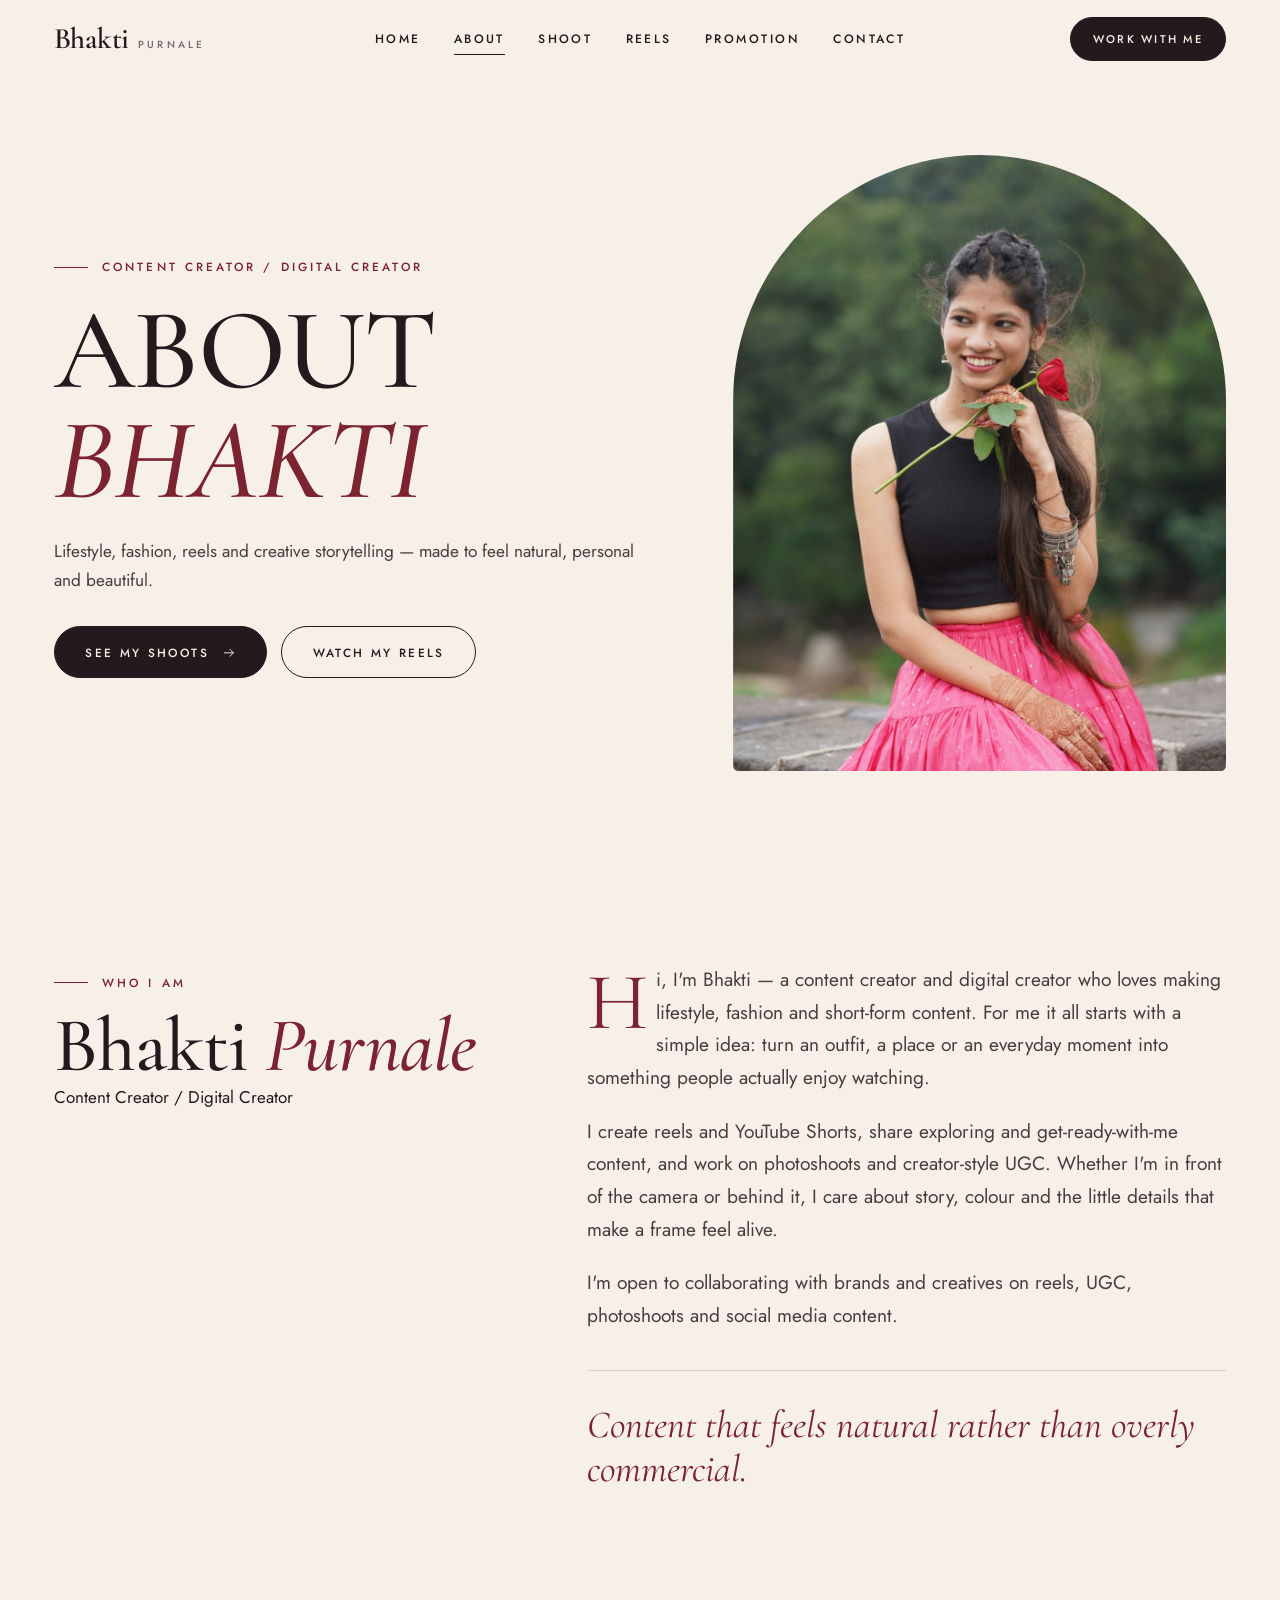
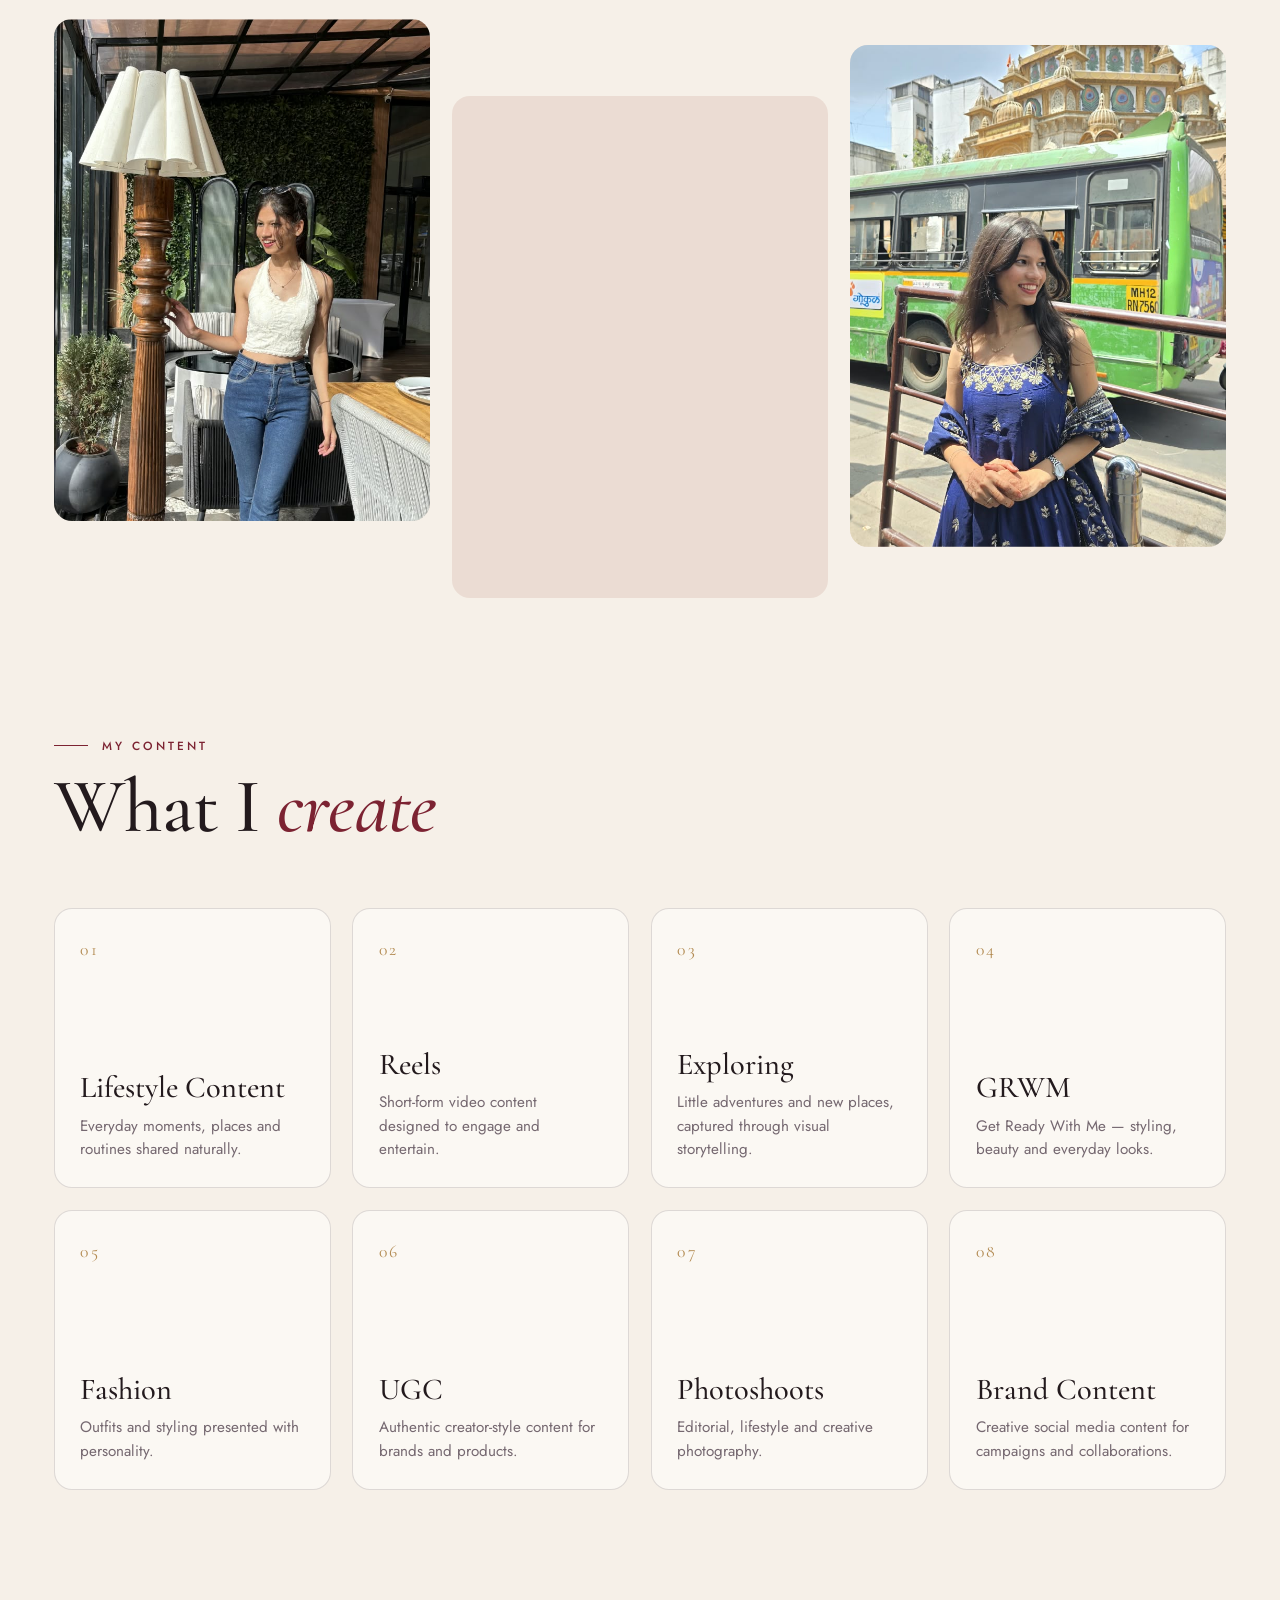
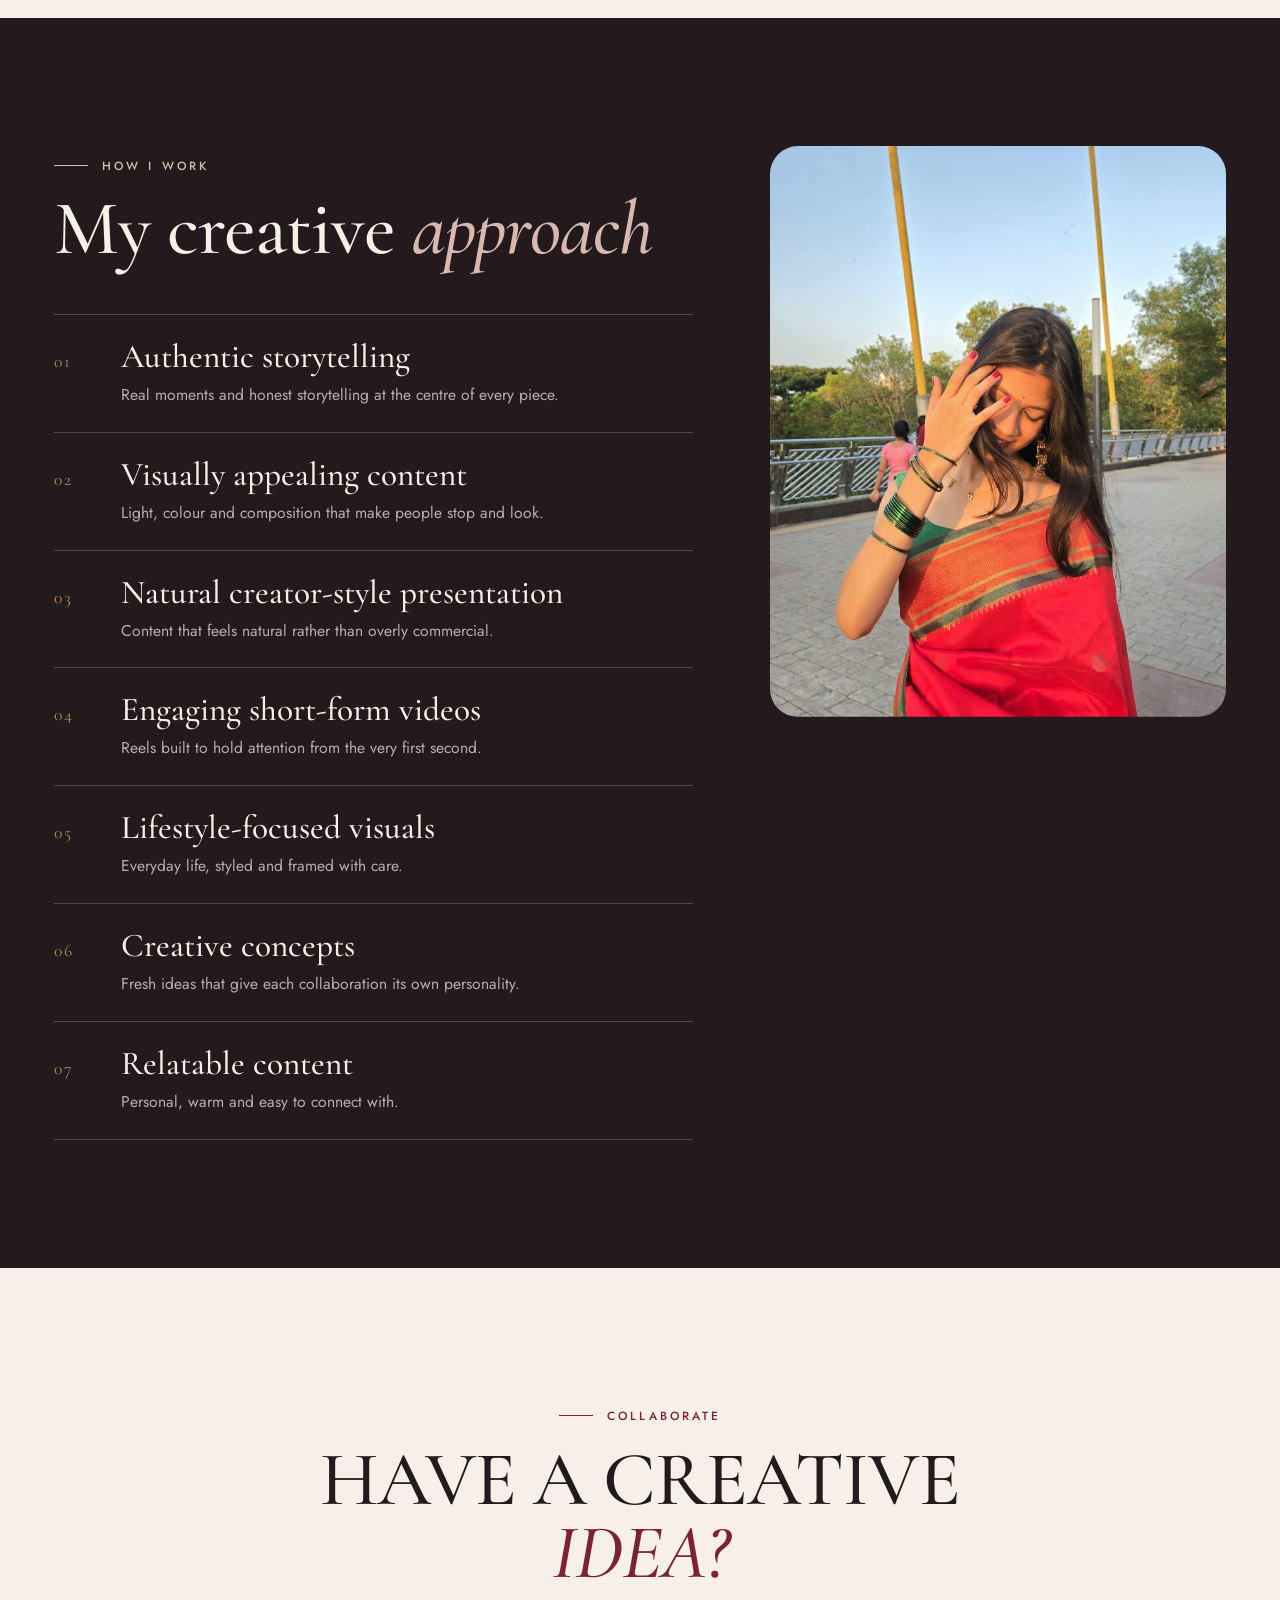
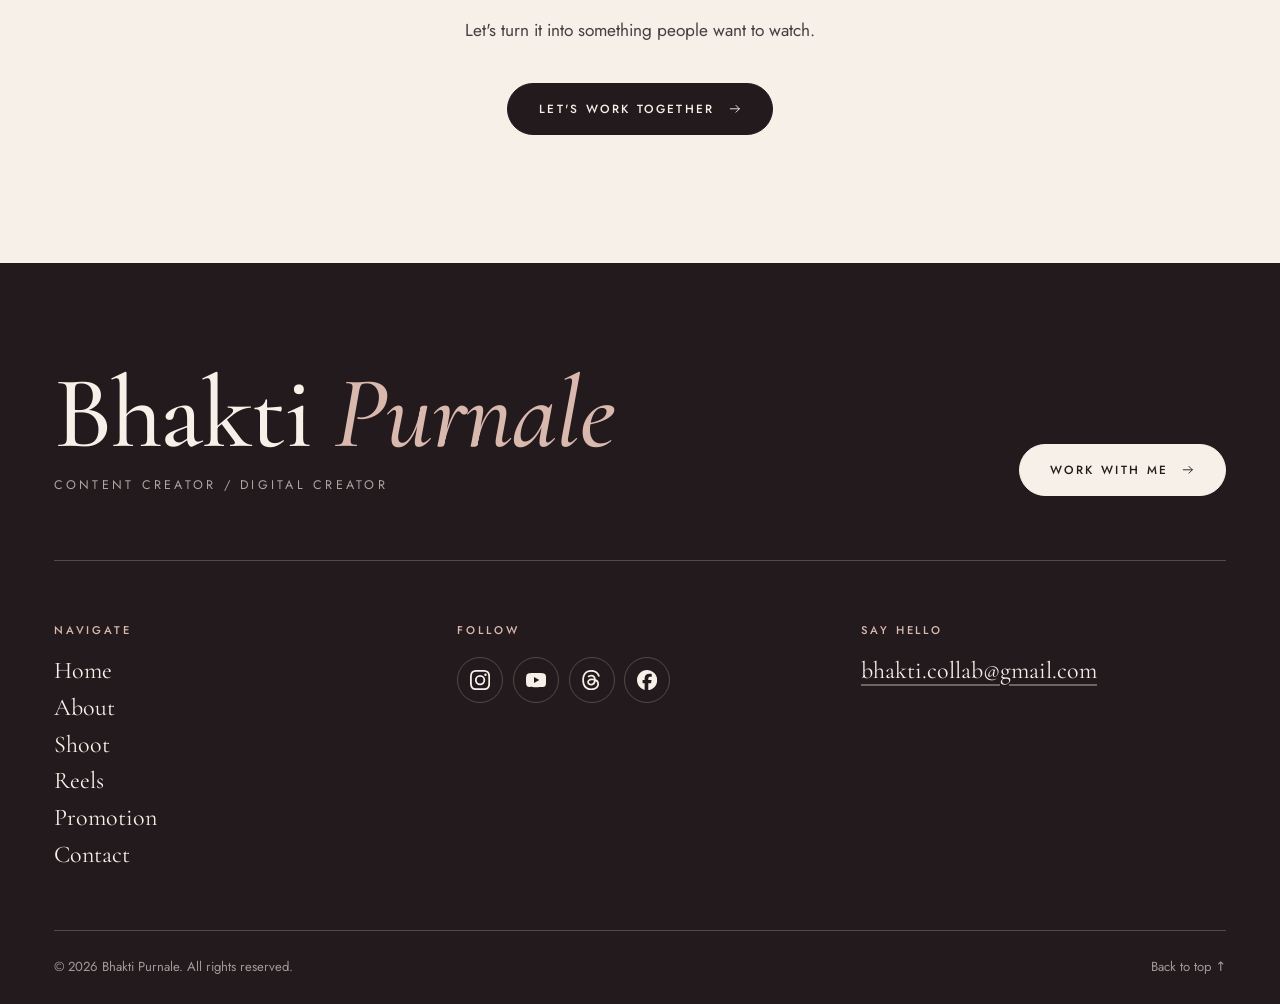
==== commit eeb66079: "added" ====
--- a/about.html
+++ b/about.html
@@ -36,6 +36,7 @@
         <li><a class="nav-link" href="about.html" aria-current="page">About</a></li>
         <li><a class="nav-link" href="shoot.html">Shoot</a></li>
         <li><a class="nav-link" href="reels.html">Reels</a></li>
+        <li><a class="nav-link" href="promotion.html">Promotion</a></li>
         <li><a class="nav-link" href="contact.html">Contact</a></li>
       </ul>
     </nav>
@@ -51,7 +52,8 @@
       <li><a class="mobile-link" style="--i:1" href="about.html" aria-current="page">About<small>02</small></a></li>
       <li><a class="mobile-link" style="--i:2" href="shoot.html">Shoot<small>03</small></a></li>
       <li><a class="mobile-link" style="--i:3" href="reels.html">Reels<small>04</small></a></li>
-      <li><a class="mobile-link" style="--i:4" href="contact.html">Contact<small>05</small></a></li>
+      <li><a class="mobile-link" style="--i:4" href="promotion.html">Promotion<small>05</small></a></li>
+      <li><a class="mobile-link" style="--i:5" href="contact.html">Contact<small>06</small></a></li>
     </ul>
   </nav>
   <div class="mobile-foot">
@@ -182,6 +184,7 @@
           <a href="about.html">About</a>
           <a href="shoot.html">Shoot</a>
           <a href="reels.html">Reels</a>
+          <a href="promotion.html">Promotion</a>
           <a href="contact.html">Contact</a>
         </div>
       </nav>
--- a/style.css
+++ b/style.css
@@ -446,6 +446,10 @@
 .reel-grid--side { grid-template-columns: repeat(4, minmax(0, 1fr)); }
 .reel-grid--side .reel-meta { flex-direction: column; align-items: flex-start; gap: 0.3rem; }
 .reel-grid--side .reel-title { font-size: 1.2rem; }
+/* promotion page: the reel shown large beside the intro (same treatment as the featured reel on reels.html) */
+.promo-reel { width: min(100%, 400px); margin-inline: auto; }
+.promo-reel .reel-play { width: 84px; height: 84px; }
+.promo-reel .reel-title { font-size: 2rem; }
 
 .filter-bar { position: relative; z-index: 40; padding-block: 1rem; border-block: 1px solid var(--line); background: var(--ivory); }
 .filter-list { display: flex; flex-wrap: wrap; gap: 0.6rem; align-items: center; }
